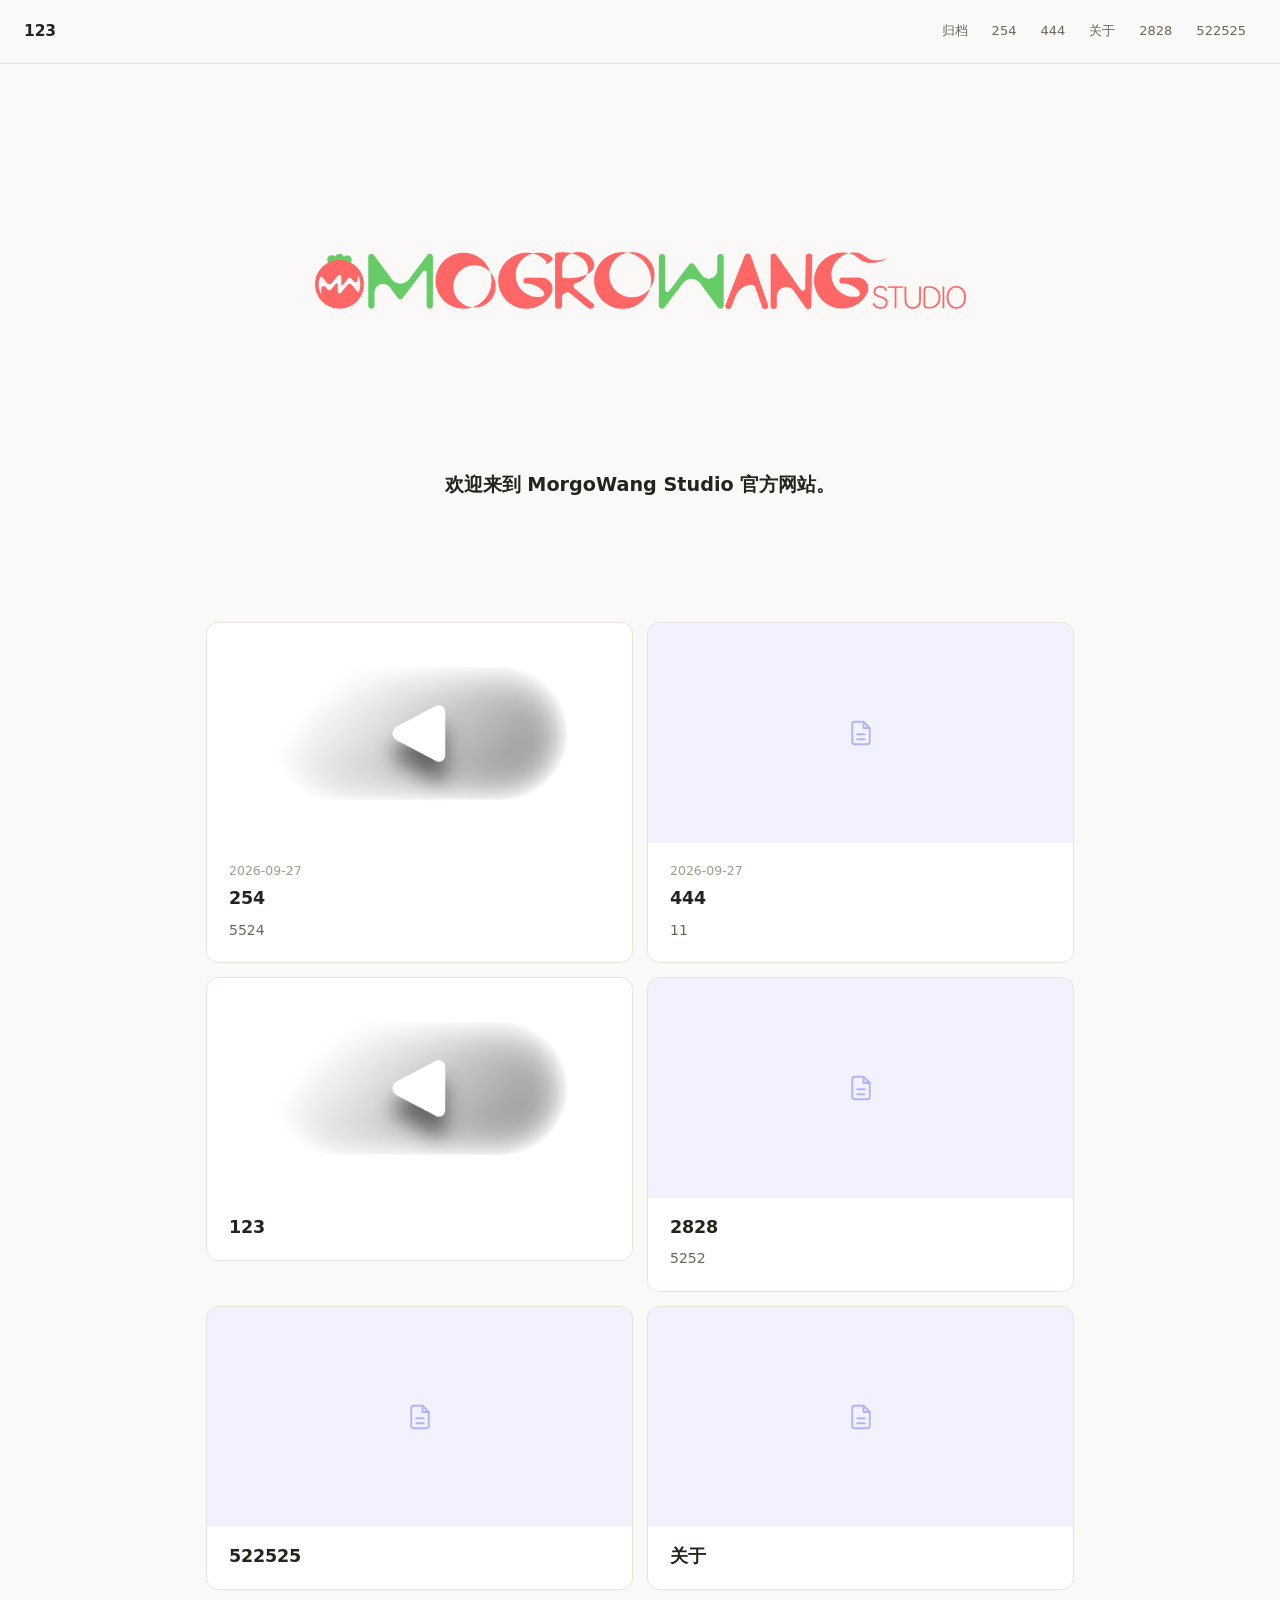
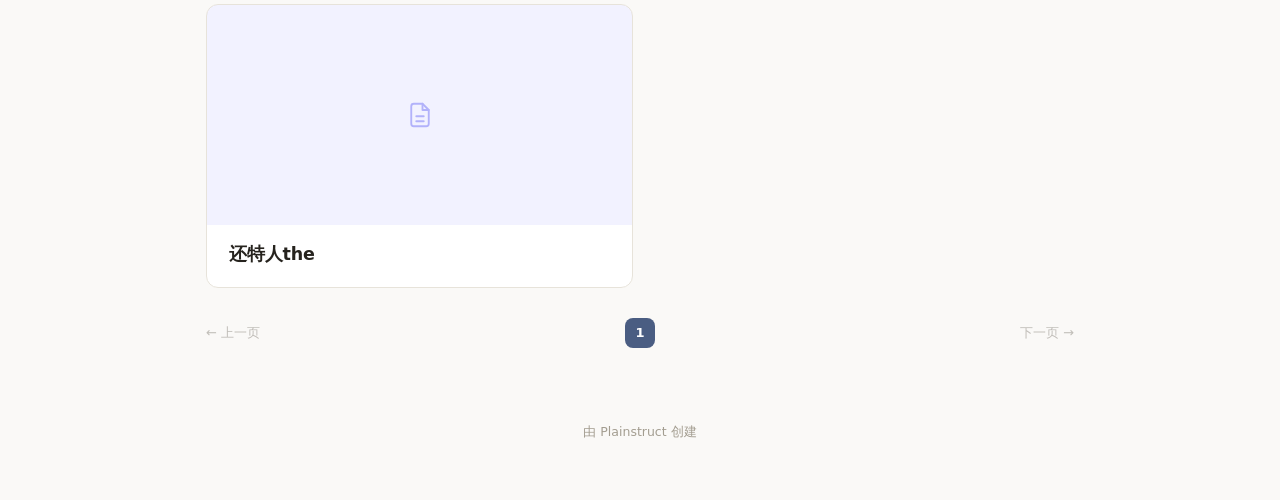
==== index.html @ e4c4aca4 "plainstruct: publish site" ====
<!doctype html>
<html lang="zh-CN">
<head>
  <meta charset="utf-8">
  <meta name="viewport" content="width=device-width, initial-scale=1">
  <title>首页 · 123</title>
  
  
  <style>
    :root {
      --ps-accent: #4a5d82;
      --ps-content-w: 680px;
      --ps-nav-columns: 2;
      --ps-cover-h: 220px;
      --ps-topbar-w: 1600px;
    }
  </style>
  <link rel="stylesheet" href="assets/style.css">
</head>
  <body class="blog font-system ps-anim-rise">
  <header class="blog-topbar">
    <a class="blog-brand" href="index.html">
      
      <span class="blog-brand-text">
        <span class="blog-site-name">123</span>
        
      </span>
    </a>
      <nav class="blog-nav" aria-label="站点导航">
        <a href="%E5%BD%92%E6%A1%A3/index.html">归档</a><a href="254.html">254</a><a href="444.html">444</a><a href="%E5%85%B3%E4%BA%8E.html">关于</a><a href="2828.html">2828</a><a href="522525.html">522525</a>
      </nav>
  </header>
  <main class="blog-main">
    <section class="blog-home">
      <div class="blog-home-body"><br>
    <br>
    <br>
    <br>
    <br>
    <div align="center">
    <img src="images/11.1.png" alt="描述" width="75%">
    </div>
    <br>
    <br>
    <br>
    <br>
    <br>
    <center><b><big>欢迎来到 MorgoWang Studio 官方网站。</big></b></center>  
    <iframe frameborder="no" border="0" style="display: block; margin: 0 auto; border:none;" width=330 height=86 src="https://music.163.com/outchain/player?type=2&id=3441572405&auto=0&height=66"></iframe>
    </div>
        <div class="blog-stream">
            <article class="blog-entry">
              <a class="blog-entry-cover" href="254.html"><img src="images/back.png" alt="254" loading="lazy"></a>
              <time class="blog-entry-date">2026-09-27</time>
              <h2 class="blog-entry-title"><a href="254.html">254</a></h2>
              <p class="blog-entry-desc">5524</p>
            </article>
            <article class="blog-entry">
              <a class="blog-entry-cover blog-entry-cover-empty" href="444.html" aria-hidden="true"><svg class="blog-entry-cover-icon" viewBox="0 0 24 24" width="30" height="30" fill="none" stroke="currentColor" stroke-width="1.5" stroke-linecap="round" stroke-linejoin="round"><path d="M14 3H7a2 2 0 0 0-2 2v14a2 2 0 0 0 2 2h10a2 2 0 0 0 2-2V8z"/><path d="M14 3v5h5"/><path d="M9 13h6"/><path d="M9 17h6"/></svg></a>
              <time class="blog-entry-date">2026-09-27</time>
              <h2 class="blog-entry-title"><a href="444.html">444</a></h2>
              <p class="blog-entry-desc">11</p>
            </article>
            <article class="blog-entry">
              <a class="blog-entry-cover" href="%E5%BD%92%E6%A1%A3/123.html"><img src="images/back-2.png" alt="123" loading="lazy"></a>
              
              <h2 class="blog-entry-title"><a href="%E5%BD%92%E6%A1%A3/123.html">123</a></h2>
              
            </article>
            <article class="blog-entry">
              <a class="blog-entry-cover blog-entry-cover-empty" href="2828.html" aria-hidden="true"><svg class="blog-entry-cover-icon" viewBox="0 0 24 24" width="30" height="30" fill="none" stroke="currentColor" stroke-width="1.5" stroke-linecap="round" stroke-linejoin="round"><path d="M14 3H7a2 2 0 0 0-2 2v14a2 2 0 0 0 2 2h10a2 2 0 0 0 2-2V8z"/><path d="M14 3v5h5"/><path d="M9 13h6"/><path d="M9 17h6"/></svg></a>
              
              <h2 class="blog-entry-title"><a href="2828.html">2828</a></h2>
              <p class="blog-entry-desc">5252</p>
            </article>
            <article class="blog-entry">
              <a class="blog-entry-cover blog-entry-cover-empty" href="522525.html" aria-hidden="true"><svg class="blog-entry-cover-icon" viewBox="0 0 24 24" width="30" height="30" fill="none" stroke="currentColor" stroke-width="1.5" stroke-linecap="round" stroke-linejoin="round"><path d="M14 3H7a2 2 0 0 0-2 2v14a2 2 0 0 0 2 2h10a2 2 0 0 0 2-2V8z"/><path d="M14 3v5h5"/><path d="M9 13h6"/><path d="M9 17h6"/></svg></a>
              
              <h2 class="blog-entry-title"><a href="522525.html">522525</a></h2>
              
            </article>
            <article class="blog-entry">
              <a class="blog-entry-cover blog-entry-cover-empty" href="%E5%85%B3%E4%BA%8E.html" aria-hidden="true"><svg class="blog-entry-cover-icon" viewBox="0 0 24 24" width="30" height="30" fill="none" stroke="currentColor" stroke-width="1.5" stroke-linecap="round" stroke-linejoin="round"><path d="M14 3H7a2 2 0 0 0-2 2v14a2 2 0 0 0 2 2h10a2 2 0 0 0 2-2V8z"/><path d="M14 3v5h5"/><path d="M9 13h6"/><path d="M9 17h6"/></svg></a>
              
              <h2 class="blog-entry-title"><a href="%E5%85%B3%E4%BA%8E.html">关于</a></h2>
              
            </article>
            <article class="blog-entry">
              <a class="blog-entry-cover blog-entry-cover-empty" href="%E8%BF%98%E7%89%B9%E4%BA%BAthe.html" aria-hidden="true"><svg class="blog-entry-cover-icon" viewBox="0 0 24 24" width="30" height="30" fill="none" stroke="currentColor" stroke-width="1.5" stroke-linecap="round" stroke-linejoin="round"><path d="M14 3H7a2 2 0 0 0-2 2v14a2 2 0 0 0 2 2h10a2 2 0 0 0 2-2V8z"/><path d="M14 3v5h5"/><path d="M9 13h6"/><path d="M9 17h6"/></svg></a>
              
              <h2 class="blog-entry-title"><a href="%E8%BF%98%E7%89%B9%E4%BA%BAthe.html">还特人the</a></h2>
              
            </article>
        </div>
        <nav class="blog-pagination" aria-label="分页">
            <span class="blog-page-step is-disabled">← 上一页</span>
          <span class="blog-page-nums">
                <span class="blog-page-num is-current" aria-current="page">1</span>
          </span>
            <span class="blog-page-step is-disabled">下一页 →</span>
        </nav>
    </section>
      <footer class="blog-footer">
        <a href="https://github.com/MogroWang/Plainstruct" target="_blank" rel="noopener">由 Plainstruct 创建</a>
      </footer>
  </main>
  <script>
    (function () {
      /* 文章页 TOC:滚动时点亮当前章节(最后一个滚过上沿 30% 处的标题) */
      var toc = document.querySelector(".blog-toc");
      if (!toc) return;
      var byId = {};
      Array.prototype.forEach.call(toc.querySelectorAll("a[href^='#']"), function (a) {
        try {
          byId[decodeURIComponent(a.getAttribute("href").slice(1))] = a;
        } catch (err) {}
      });
      var headings = Array.prototype.slice.call(
        document.querySelectorAll(".blog-post-body h2[id], .blog-post-body h3[id]")
      ).filter(function (h) { return byId[h.id]; });
      if (!headings.length) return;
      var ticking = false;
      function update() {
        ticking = false;
        var line = window.innerHeight * 0.3;
        var activeId = "";
        for (var i = 0; i < headings.length; i++) {
          if (headings[i].getBoundingClientRect().top <= line) activeId = headings[i].id;
          else break;
        }
        Array.prototype.forEach.call(toc.querySelectorAll("a.current"), function (a) {
          a.classList.remove("current");
        });
        if (activeId && byId[activeId]) byId[activeId].classList.add("current");
      }
      window.addEventListener("scroll", function () {
        if (!ticking) {
          ticking = true;
          requestAnimationFrame(update);
        }
      }, { passive: true });
      update();
    })();
  </script>
</body>
</html>
---- assets/style.css ----
/* 手记 -- 博客浅色:纸面素栏,文章为流,日期为记。层级靠字重与留白,一个强调色点到即止。 */

* {
  box-sizing: border-box;
}

html {
  -webkit-text-size-adjust: 100%;
}

:root {
  --ps-bg: #faf9f7;
  --ps-surface: #ffffff;
  --ps-ink: #26231e;
  --ps-ink-2: #6b665c;
  --ps-ink-3: #a39d90;
  --ps-line: #e7e3da;
  --ps-code-bg: #f1efe9;
  --ps-on-accent: #ffffff;
  --ps-topbar-h: 64px;
  --ps-font-serif: Georgia, "Times New Roman", "Songti SC", "Noto Serif CJK SC", "SimSun", serif;
  --ps-font-mono: ui-monospace, SFMono-Regular, Menlo, Consolas, "Liberation Mono", monospace;
}

body {
  margin: 0;
  font-family: system-ui, -apple-system, "Segoe UI", Roboto, "PingFang SC", "Hiragino Sans GB", "Microsoft YaHei", sans-serif;
  font-size: 16px;
  line-height: 1.85;
  color: var(--ps-ink);
  background: var(--ps-bg);
  -webkit-font-smoothing: antialiased;
}

/* 正文字体切换:layout 按 bodyFont 写入 class,custom 时在 body 上注入 --ps-font-body */
body.font-system {
  font-family: system-ui, -apple-system, "Segoe UI", Roboto, "PingFang SC", "Hiragino Sans GB", "Microsoft YaHei", sans-serif;
}

body.font-serif {
  font-family: var(--ps-font-serif);
}

body.font-mono {
  font-family: var(--ps-font-mono);
}

body.font-custom {
  font-family: var(--ps-font-body, system-ui, sans-serif);
}

/* ---------- 顶栏:半透明材质,内容从其下滚过 ---------- */

.blog-topbar {
  position: sticky;
  top: 0;
  z-index: 10;
  display: flex;
  align-items: center;
  gap: 24px;
  max-width: var(--ps-topbar-w, 916px);
  margin: 0 auto;
  padding: 0 24px;
  height: var(--ps-topbar-h);
  background: var(--ps-bg);
  background: color-mix(in srgb, var(--ps-bg) 82%, transparent);
  -webkit-backdrop-filter: blur(14px) saturate(150%);
  backdrop-filter: blur(14px) saturate(150%);
  border-bottom: 1px solid var(--ps-line);
}

@media (prefers-reduced-transparency: reduce) {
  .blog-topbar {
    background: var(--ps-bg);
    -webkit-backdrop-filter: none;
    backdrop-filter: none;
  }
}

.blog-brand {
  display: flex;
  align-items: center;
  gap: 10px;
  min-width: 0;
  text-decoration: none;
  color: inherit;
}

.blog-brand:active {
  opacity: 0.75;
}

.blog-logo {
  width: 26px;
  height: 26px;
  border-radius: 6px;
  object-fit: cover;
}

.blog-brand-text {
  display: flex;
  align-items: baseline;
  gap: 10px;
  min-width: 0;
}

.blog-site-name {
  font-size: 15.5px;
  font-weight: 650;
  letter-spacing: -0.01em;
  white-space: nowrap;
}

.blog-site-desc {
  overflow: hidden;
  font-size: 12.5px;
  color: var(--ps-ink-3);
  text-overflow: ellipsis;
  white-space: nowrap;
}

.blog-nav {
  display: flex;
  flex: 1;
  justify-content: flex-end;
  gap: 4px;
  min-width: 0;
  overflow-x: auto;
  font-size: 13px;
  scrollbar-width: none;
}

.blog-nav::-webkit-scrollbar {
  display: none;
}

.blog-nav a {
  flex-shrink: 0;
  padding: 4px 10px;
  border-radius: 6px;
  color: var(--ps-ink-2);
  text-decoration: none;
  transition: color 140ms ease;
}

.blog-nav a:hover {
  color: var(--ps-ink);
}

.blog-nav a.current {
  color: var(--ps-accent);
}

/* ---------- 布局 ---------- */

.blog-main {
  max-width: calc(var(--ps-content-w) + 236px);
  margin: 0 auto;
  padding: 0 24px 56px;
}

/* ---------- 首页:卡片式文章流 ---------- */

.blog-home {
  padding-top: 40px;
}

.blog-home-body {
  margin-bottom: 28px;
}

.blog-home-body > :first-child {
  margin-top: 0;
}

.blog-home-body > :last-child {
  margin-bottom: 0;
}

.blog-stream {
  display: grid;
  grid-template-columns: repeat(var(--ps-nav-columns, 1), 1fr);
  gap: 14px;
  margin-top: 34px;
  align-items: start;
}

.blog-entry {
  position: relative;
  padding: 18px 22px 20px;
  border: 1px solid var(--ps-line);
  border-radius: 12px;
  background: var(--ps-surface);
  transition: border-color 160ms ease;
}

.blog-entry:hover {
  border-color: color-mix(in srgb, var(--ps-accent) 42%, var(--ps-line));
}

.blog-entry-date {
  display: block;
  margin: 0 0 3px;
  font-size: 12.5px;
  color: var(--ps-ink-3);
  font-variant-numeric: tabular-nums;
}

.blog-entry-title {
  margin: 0;
  font-size: 17.5px;
  font-weight: 600;
  letter-spacing: -0.01em;
  line-height: 1.5;
}

.blog-entry-title a {
  color: inherit;
  text-decoration: none;
  transition: color 140ms ease;
}

/* stretched link:标题链接铺满整卡,整卡可点 */
.blog-entry-title a::after {
  content: "";
  position: absolute;
  inset: 0;
  border-radius: inherit;
}

.blog-entry:hover .blog-entry-title a {
  color: var(--ps-accent);
}

.blog-entry-title a:active {
  opacity: 0.7;
}

.blog-entry-desc {
  margin: 6px 0 0;
  font-size: 14px;
  line-height: 1.75;
  color: var(--ps-ink-2);
}

/* ---------- 分页 ---------- */

.blog-pagination {
  display: flex;
  align-items: center;
  justify-content: space-between;
  gap: 12px;
  margin-top: 30px;
  font-size: 13px;
}

.blog-page-nums {
  display: flex;
  gap: 4px;
}

.blog-page-num {
  display: inline-flex;
  align-items: center;
  justify-content: center;
  min-width: 30px;
  height: 30px;
  padding: 0 6px;
  border-radius: 8px;
  color: var(--ps-ink-2);
  font-variant-numeric: tabular-nums;
  text-decoration: none;
  transition: background-color 140ms ease, color 140ms ease;
}

a.blog-page-num:hover {
  background: var(--ps-code-bg);
  color: var(--ps-ink);
}

.blog-page-num.is-current {
  background: var(--ps-accent);
  color: var(--ps-on-accent);
  font-weight: 600;
}

.blog-page-step {
  flex-shrink: 0;
  color: var(--ps-ink-2);
  text-decoration: none;
  transition: color 140ms ease;
}

a.blog-page-step:hover {
  color: var(--ps-accent);
}

a.blog-page-step:active {
  opacity: 0.7;
}

.blog-page-step.is-disabled {
  opacity: 0.4;
}

/* ---------- 文章页 ---------- */

.blog-post {
  padding-top: 44px;
}

.blog-post-title {
  margin: 0;
  font-size: 28px;
  font-weight: 700;
  letter-spacing: -0.02em;
  line-height: 1.3;
}

.blog-post-date {
  display: block;
  margin-top: 10px;
  font-size: 13px;
  color: var(--ps-ink-3);
  font-variant-numeric: tabular-nums;
}

.blog-post-desc {
  margin: 8px 0 0;
  font-size: 14.5px;
  color: var(--ps-ink-2);
}

.blog-post-cols {
  display: grid;
  grid-template-columns: minmax(0, 1fr) 188px;
  gap: 44px;
  margin-top: 30px;
}

@media (max-width: 960px) {
  .blog-post-cols {
    grid-template-columns: minmax(0, 1fr);
  }

  .blog-toc {
    display: none;
  }
}

/* ---------- TOC:正文右侧,随滚动点亮 ---------- */

.blog-toc {
  position: sticky;
  top: calc(var(--ps-topbar-h) + 30px);
  align-self: start;
  max-height: calc(100vh - var(--ps-topbar-h) - 60px);
  overflow-y: auto;
  font-size: 12.5px;
  line-height: 1.5;
}

.blog-toc-title {
  margin: 0;
  font-size: 12px;
  font-weight: 600;
  letter-spacing: 0.06em;
  color: var(--ps-ink-3);
}

.blog-toc-list {
  margin: 10px 0 0;
  padding: 0;
  list-style: none;
  border-left: 1px solid var(--ps-line);
}

.blog-toc-item a {
  display: block;
  margin-left: -1px;
  padding: 5px 8px 5px 14px;
  border-left: 2px solid transparent;
  color: var(--ps-ink-3);
  text-decoration: none;
  transition: color 140ms ease, border-color 140ms ease;
}

.blog-toc-item.is-l3 a {
  padding-left: 26px;
}

.blog-toc-item a:hover {
  color: var(--ps-ink);
}

.blog-toc-item a.current {
  border-left-color: var(--ps-accent);
  color: var(--ps-accent);
}

/* ---------- 正文元素 ---------- */

.blog-post-body h2,
.blog-post-body h3,
.blog-post-body h4,
.blog-post-body h5,
.blog-post-body h6,
.blog-home-body h1,
.blog-home-body h2,
.blog-home-body h3 {
  margin: 1.7em 0 0.6em;
  font-weight: 650;
  line-height: 1.4;
  letter-spacing: -0.015em;
}

.blog-post-body h2,
.blog-home-body h2 {
  font-size: 21px;
}

.blog-post-body h3,
.blog-home-body h3 {
  font-size: 17.5px;
}

.blog-post-body h4,
.blog-post-body h5,
.blog-post-body h6,
.blog-home-body h4 {
  font-size: 15.5px;
}

.blog-post-body p,
.blog-post-body ul,
.blog-post-body ol,
.blog-post-body blockquote,
.blog-post-body pre,
.blog-post-body table,
.blog-home-body p,
.blog-home-body ul,
.blog-home-body ol,
.blog-home-body blockquote,
.blog-home-body pre,
.blog-home-body table {
  margin: 0 0 1.1em;
}

.blog-post-body a,
.blog-home-body a {
  color: var(--ps-accent);
  text-decoration: underline;
  text-decoration-color: color-mix(in srgb, var(--ps-accent) 38%, transparent);
  text-underline-offset: 3px;
  transition: text-decoration-color 140ms ease;
}

.blog-post-body a:hover,
.blog-home-body a:hover {
  text-decoration-color: var(--ps-accent);
}

.blog-post-body img,
.blog-home-body img {
  max-width: 100%;
  border-radius: 6px;
}

.blog-post-body hr,
.blog-home-body hr {
  margin: 2em 0;
  border: none;
  border-top: 1px solid var(--ps-line);
}

.blog-post-body blockquote,
.blog-home-body blockquote {
  padding: 2px 0 2px 18px;
  border-left: 3px solid var(--ps-line);
  color: var(--ps-ink-2);
}

.blog-post-body blockquote > :last-child,
.blog-home-body blockquote > :last-child {
  margin-bottom: 0;
}

.blog-post-body code,
.blog-home-body code {
  padding: 2px 6px;
  border-radius: 5px;
  background: var(--ps-code-bg);
  color: var(--ps-ink);
  font-family: var(--ps-font-mono);
  font-size: 0.86em;
}

.blog-post-body pre,
.blog-home-body pre {
  padding: 16px 18px;
  border-radius: 10px;
  background: var(--ps-code-bg);
  overflow-x: auto;
  line-height: 1.7;
}

.blog-post-body pre code,
.blog-home-body pre code {
  padding: 0;
  border-radius: 0;
  background: none;
  font-size: 13px;
}

.blog-post-body table,
.blog-home-body table {
  width: 100%;
  border-collapse: collapse;
  font-size: 14px;
}

.blog-post-body th,
.blog-post-body td,
.blog-home-body th,
.blog-home-body td {
  padding: 8px 12px;
  border: 1px solid var(--ps-line);
  text-align: left;
}

.blog-post-body th,
.blog-home-body th {
  background: var(--ps-code-bg);
  font-weight: 600;
}

.blog-post-body input.task-item,
.blog-home-body input.task-item {
  margin-right: 6px;
  accent-color: var(--ps-accent);
}

.blog-post-body li.task-list-item,
.blog-home-body li.task-list-item {
  list-style: none;
}

/* ---------- 代码高亮(GitHub 配色) ---------- */

.hljs-comment,
.hljs-quote {
  color: #6e7781;
  font-style: italic;
}

.hljs-keyword,
.hljs-selector-tag,
.hljs-literal {
  color: #cf222e;
}

.hljs-string,
.hljs-attr,
.hljs-addition {
  color: #0a3069;
}

.hljs-number,
.hljs-symbol,
.hljs-bullet {
  color: #0550ae;
}

.hljs-title,
.hljs-section,
.hljs-name {
  color: #953800;
}

.hljs-built_in,
.hljs-type {
  color: #8250df;
}

.hljs-meta,
.hljs-deletion {
  color: #82071e;
}

/* ---------- 翻页 ---------- */

.blog-pager {
  display: flex;
  justify-content: space-between;
  gap: 16px;
  margin-top: 60px;
  padding-top: 20px;
  border-top: 1px solid var(--ps-line);
}

.blog-pager-item {
  display: inline-flex;
  align-items: center;
  gap: 8px;
  max-width: 48%;
  font-size: 13.5px;
  color: var(--ps-ink-2);
  text-decoration: none;
  transition: color 140ms ease;
}

.blog-pager-item:hover {
  color: var(--ps-accent);
}

.blog-pager-item:active {
  opacity: 0.7;
}

.blog-pager-item.is-next {
  margin-left: auto;
  text-align: right;
}

.blog-pager-item span:last-child {
  overflow: hidden;
  text-overflow: ellipsis;
  white-space: nowrap;
}

/* ---------- 底部 ---------- */

.blog-footer {
  margin-top: 72px;
  font-size: 12.5px;
  color: var(--ps-ink-3);
  text-align: center;
}

.blog-footer a {
  color: inherit;
  text-decoration: none;
}

.blog-footer a:hover {
  color: var(--ps-ink-2);
}

/* ---------- 页面过渡动画 ---------- */

.ps-anim-fade .blog-main {
  animation: ps-page-fade 380ms cubic-bezier(0.23, 1, 0.32, 1) both;
}

.ps-anim-rise .blog-main {
  animation: ps-page-rise 480ms cubic-bezier(0.23, 1, 0.32, 1) both;
}

.ps-anim-zoom .blog-main {
  animation: ps-page-zoom 460ms cubic-bezier(0.23, 1, 0.32, 1) both;
}

.ps-anim-slide .blog-main {
  animation: ps-page-slide 460ms cubic-bezier(0.23, 1, 0.32, 1) both;
}

.ps-anim-spring .blog-main {
  animation: ps-page-spring 620ms cubic-bezier(0.34, 1.42, 0.5, 1) both;
}

.ps-anim-blur .blog-main {
  animation: ps-page-blur 480ms cubic-bezier(0.23, 1, 0.32, 1) both;
}

.ps-anim-flip .blog-main {
  animation: ps-page-flip 560ms cubic-bezier(0.23, 1, 0.32, 1) both;
  transform-origin: 50% 0;
}

.ps-anim-wipe .blog-main {
  animation: ps-page-wipe 520ms cubic-bezier(0.23, 1, 0.32, 1) both;
}

@keyframes ps-page-fade {
  from {
    opacity: 0;
  }
  to {
    opacity: 1;
  }
}

@keyframes ps-page-rise {
  from {
    opacity: 0;
    transform: translateY(14px);
  }
  to {
    opacity: 1;
    transform: none;
  }
}

@keyframes ps-page-zoom {
  from {
    opacity: 0;
    transform: scale(0.975);
  }
  to {
    opacity: 1;
    transform: none;
  }
}

@keyframes ps-page-slide {
  from {
    opacity: 0;
    transform: translateX(24px);
  }
  to {
    opacity: 1;
    transform: none;
  }
}

@keyframes ps-page-spring {
  from {
    opacity: 0;
    transform: translateY(18px) scale(0.985);
  }
  to {
    opacity: 1;
    transform: none;
  }
}

@keyframes ps-page-blur {
  from {
    opacity: 0;
    filter: blur(6px);
  }
  to {
    opacity: 1;
    filter: none;
  }
}

@keyframes ps-page-flip {
  from {
    opacity: 0;
    transform: perspective(1200px) rotateX(-7deg);
  }
  to {
    opacity: 1;
    transform: none;
  }
}

@keyframes ps-page-wipe {
  from {
    opacity: 0;
    clip-path: inset(0 0 100% 0);
  }
  to {
    opacity: 1;
    clip-path: inset(0 0 0 0);
  }
}

@media (prefers-reduced-motion: reduce) {
  .ps-anim-fade .blog-main,
  .ps-anim-rise .blog-main,
  .ps-anim-zoom .blog-main,
  .ps-anim-slide .blog-main,
  .ps-anim-spring .blog-main,
  .ps-anim-blur .blog-main,
  .ps-anim-flip .blog-main,
  .ps-anim-wipe .blog-main {
    animation: none;
  }
}

/* ---------- 响应式 ---------- */

@media (max-width: 640px) {
  .blog-topbar {
    gap: 14px;
    padding: 0 16px;
  }

  .blog-site-desc {
    display: none;
  }

  .blog-main {
    padding: 0 16px 48px;
  }

  .blog-home {
    padding-top: 28px;
  }

  .blog-post {
    padding-top: 32px;
  }

  .blog-post-title {
    font-size: 23px;
  }
}

/* 文章流封面图:出血至卡片边缘,上圆角与卡片一致 */
.blog-entry-cover {
  display: block;
  margin: -18px -22px 16px;
  border-radius: 11px 11px 0 0;
  overflow: hidden;
}
.blog-entry-cover img {
  display: block;
  width: 100%;
  height: var(--ps-cover-h, 220px);
  object-fit: cover;
}

/* 未设置封面的文章:文档图标占位(正文色低透明度,深浅主题自适应) */
.blog-entry-cover-empty {
  display: flex;
  align-items: center;
  justify-content: center;
  height: var(--ps-cover-h, 220px);
  background: color-mix(in srgb, currentColor 5%, transparent);
}
.blog-entry-cover-empty .blog-entry-cover-icon {
  opacity: 0.26;
}
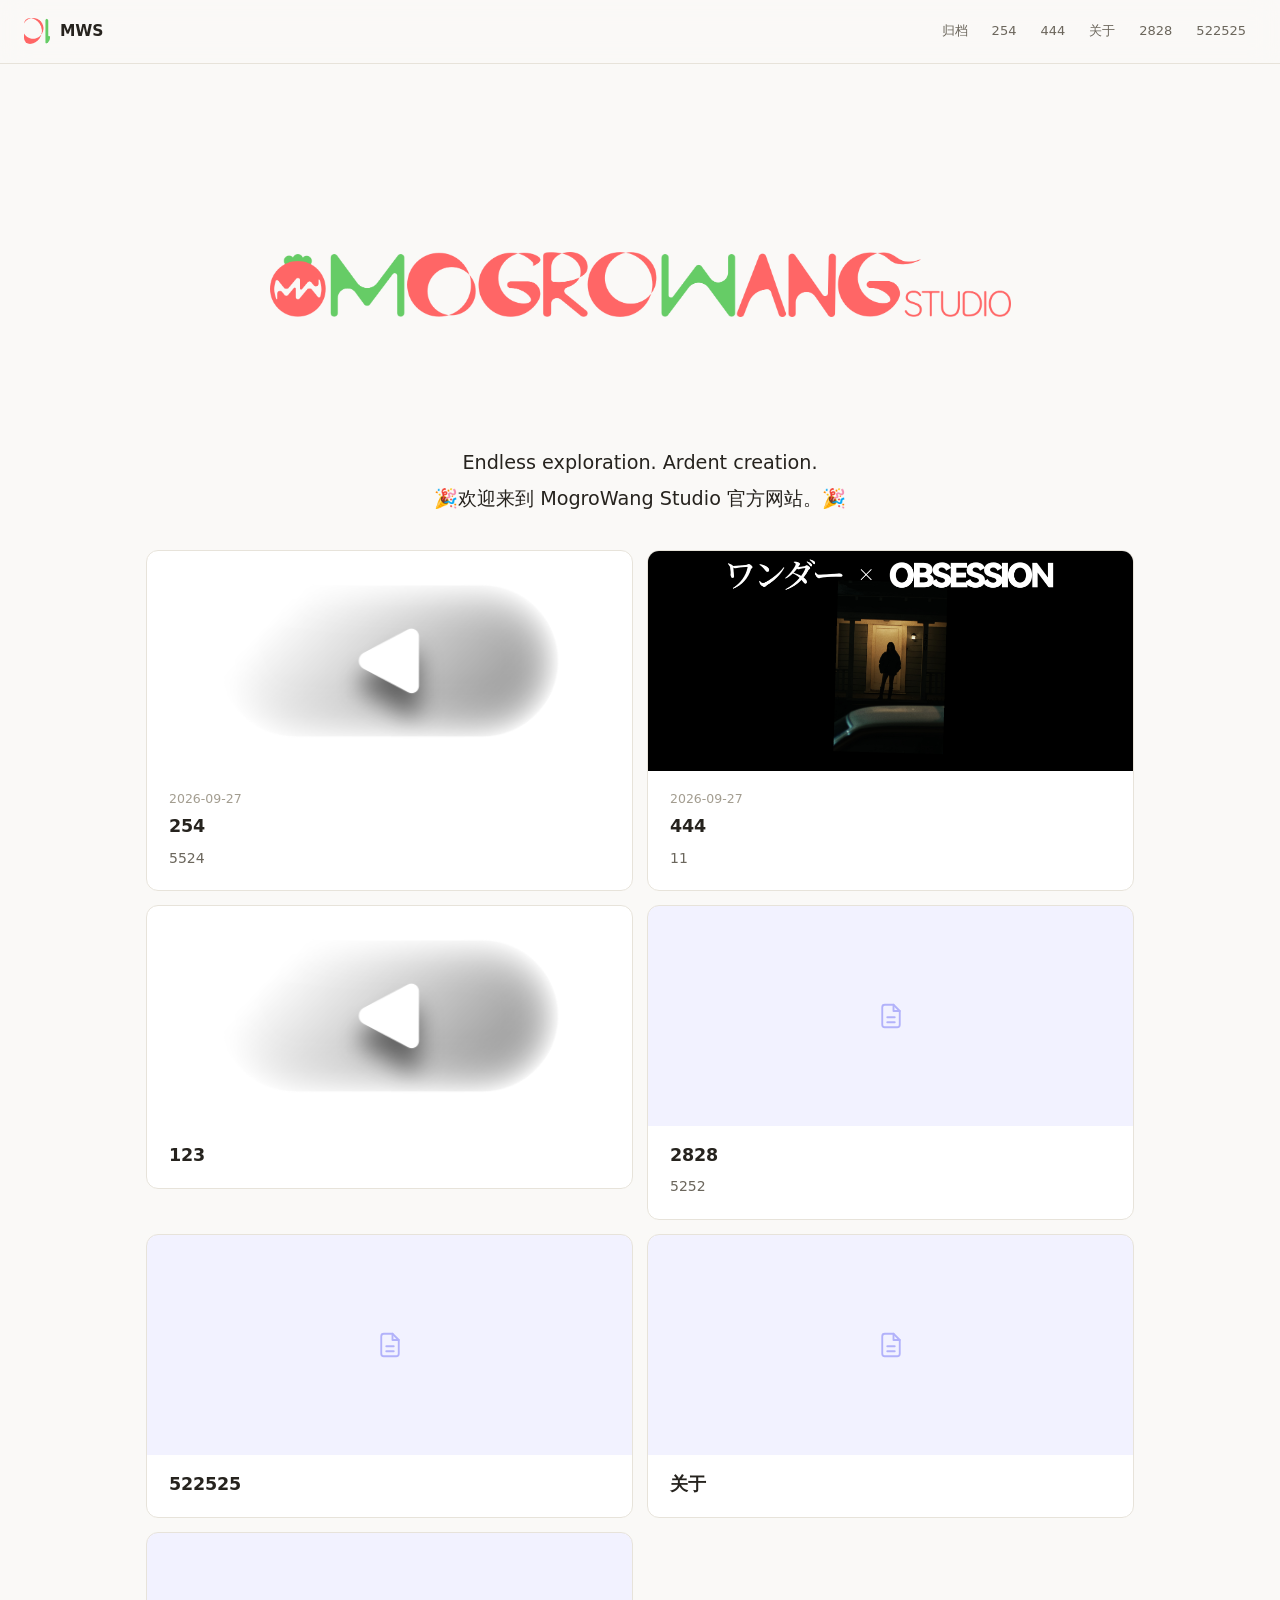
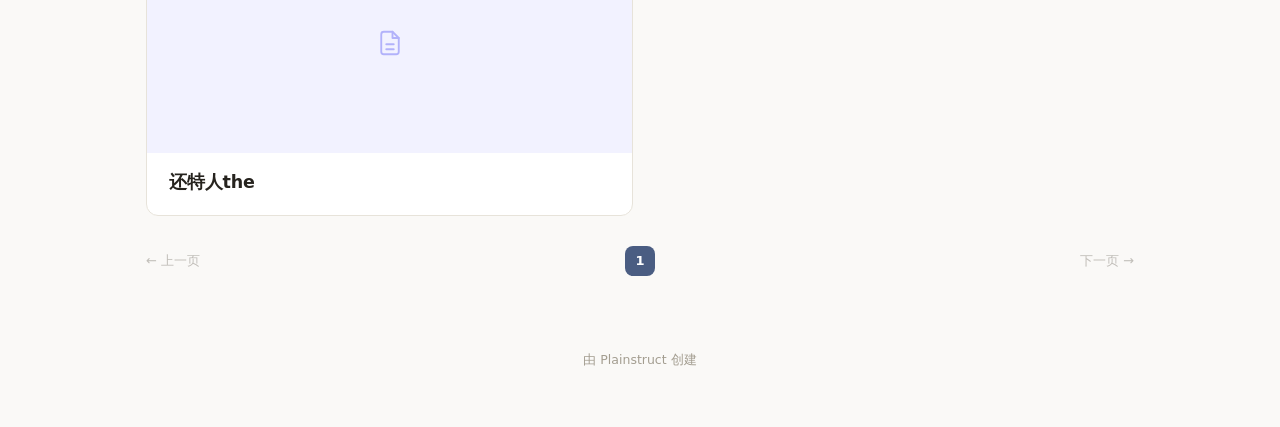
==== commit 1e46b056: "plainstruct: publish site" ====
--- a/index.html
+++ b/index.html
@@ -3,13 +3,13 @@
 <head>
   <meta charset="utf-8">
   <meta name="viewport" content="width=device-width, initial-scale=1">
-  <title>首页 · 123</title>
+  <title>首页 · MWS</title>
   
-  
+  <link rel="icon" href="assets/logo.png">
   <style>
     :root {
       --ps-accent: #4a5d82;
-      --ps-content-w: 680px;
+      --ps-content-w: 800px;
       --ps-nav-columns: 2;
       --ps-cover-h: 220px;
       --ps-topbar-w: 1600px;
@@ -17,17 +17,17 @@
   </style>
   <link rel="stylesheet" href="assets/style.css">
 </head>
-  <body class="blog font-system ps-anim-rise">
+  <body class="blog font-system ps-anim-spring">
   <header class="blog-topbar">
     <a class="blog-brand" href="index.html">
-      
+      <img class="blog-logo" src="assets/logo.png" alt="MWS">
       <span class="blog-brand-text">
-        <span class="blog-site-name">123</span>
+        <span class="blog-site-name">MWS</span>
         
       </span>
     </a>
       <nav class="blog-nav" aria-label="站点导航">
-        <a href="%E5%BD%92%E6%A1%A3/index.html">归档</a><a href="254.html">254</a><a href="444.html">444</a><a href="%E5%85%B3%E4%BA%8E.html">关于</a><a href="2828.html">2828</a><a href="522525.html">522525</a>
+        <a href="%E5%BD%92%E6%A1%A3/index.html">归档</a><a href="254.html">254</a><a href="%E5%A4%A7%E6%B4%8B.html">444</a><a href="%E5%85%B3%E4%BA%8E.html">关于</a><a href="2828.html">2828</a><a href="522525.html">522525</a>
       </nav>
   </header>
   <main class="blog-main">
@@ -44,9 +44,8 @@
     <br>
     <br>
     <br>
-    <br>
-    <center><b><big>欢迎来到 MorgoWang Studio 官方网站。</big></b></center>  
-    <iframe frameborder="no" border="0" style="display: block; margin: 0 auto; border:none;" width=330 height=86 src="https://music.163.com/outchain/player?type=2&id=3441572405&auto=0&height=66"></iframe>
+    <center><big>Endless exploration. Ardent creation.</big></center>  
+    <center><big>🎉欢迎来到 MogroWang Studio 官方网站。🎉</big></center>  
     </div>
         <div class="blog-stream">
             <article class="blog-entry">
@@ -56,9 +55,9 @@
               <p class="blog-entry-desc">5524</p>
             </article>
             <article class="blog-entry">
-              <a class="blog-entry-cover blog-entry-cover-empty" href="444.html" aria-hidden="true"><svg class="blog-entry-cover-icon" viewBox="0 0 24 24" width="30" height="30" fill="none" stroke="currentColor" stroke-width="1.5" stroke-linecap="round" stroke-linejoin="round"><path d="M14 3H7a2 2 0 0 0-2 2v14a2 2 0 0 0 2 2h10a2 2 0 0 0 2-2V8z"/><path d="M14 3v5h5"/><path d="M9 13h6"/><path d="M9 17h6"/></svg></a>
+              <a class="blog-entry-cover" href="%E5%A4%A7%E6%B4%8B.html"><img src="images/%E5%B0%81%E9%9D%A2.jpg" alt="444" loading="lazy"></a>
               <time class="blog-entry-date">2026-09-27</time>
-              <h2 class="blog-entry-title"><a href="444.html">444</a></h2>
+              <h2 class="blog-entry-title"><a href="%E5%A4%A7%E6%B4%8B.html">444</a></h2>
               <p class="blog-entry-desc">11</p>
             </article>
             <article class="blog-entry">
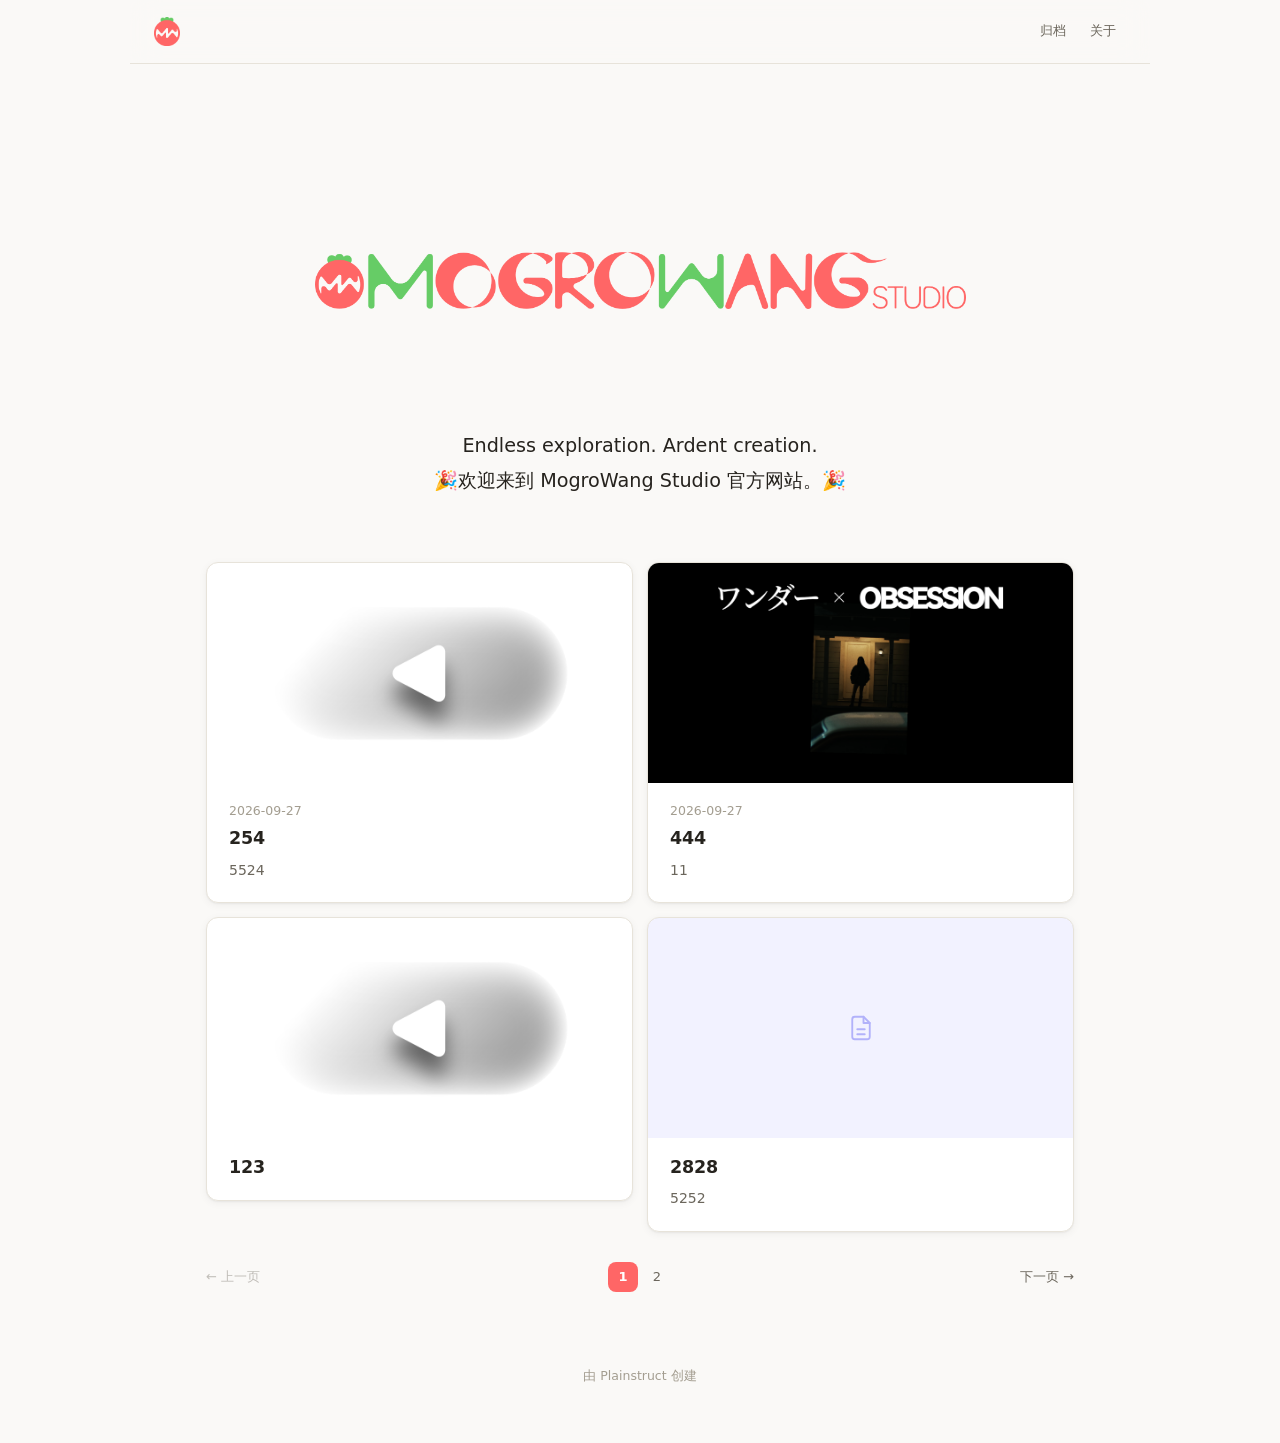
==== commit 79e371f8: "plainstruct: publish site" ====
--- a/index.html
+++ b/index.html
@@ -8,26 +8,28 @@
   <link rel="icon" href="assets/logo.png">
   <style>
     :root {
-      --ps-accent: #4a5d82;
-      --ps-content-w: 800px;
+      --ps-accent: #ff6666;
+      --ps-content-w: 680px;
       --ps-nav-columns: 2;
       --ps-cover-h: 220px;
-      --ps-topbar-w: 1600px;
+      --ps-topbar-w: 1020px;
+      --ps-logo-w: 100;
+      --ps-logo-h: 110;
+      --ps-logo-r: 0px;
     }
   </style>
   <link rel="stylesheet" href="assets/style.css">
+  <script>document.documentElement.classList.add("ps-js");</script>
 </head>
-  <body class="blog font-system ps-anim-spring">
+  <body class="blog font-system ps-anim-spring" data-hv-logo="淡化" data-hv-title="强调色" data-hv-nav="底色" data-shadow="轻" data-shadow-hv="深" data-loading="进度条">
+  <div class="ps-loader" aria-hidden="true"><span class="ps-loader-spin"></span></div>
   <header class="blog-topbar">
     <a class="blog-brand" href="index.html">
       <img class="blog-logo" src="assets/logo.png" alt="MWS">
-      <span class="blog-brand-text">
-        <span class="blog-site-name">MWS</span>
-        
-      </span>
+      
     </a>
       <nav class="blog-nav" aria-label="站点导航">
-        <a href="%E5%BD%92%E6%A1%A3/index.html">归档</a><a href="254.html">254</a><a href="%E5%A4%A7%E6%B4%8B.html">444</a><a href="%E5%85%B3%E4%BA%8E.html">关于</a><a href="2828.html">2828</a><a href="522525.html">522525</a>
+        <a href="%E5%BD%92%E6%A1%A3/index.html">归档</a><a href="%E5%85%B3%E4%BA%8E.html">关于</a>
       </nav>
   </header>
   <main class="blog-main">
@@ -46,6 +48,7 @@
     <br>
     <center><big>Endless exploration. Ardent creation.</big></center>  
     <center><big>🎉欢迎来到 MogroWang Studio 官方网站。🎉</big></center>  
+    <br>
     </div>
         <div class="blog-stream">
             <article class="blog-entry">
@@ -72,31 +75,14 @@
               <h2 class="blog-entry-title"><a href="2828.html">2828</a></h2>
               <p class="blog-entry-desc">5252</p>
             </article>
-            <article class="blog-entry">
-              <a class="blog-entry-cover blog-entry-cover-empty" href="522525.html" aria-hidden="true"><svg class="blog-entry-cover-icon" viewBox="0 0 24 24" width="30" height="30" fill="none" stroke="currentColor" stroke-width="1.5" stroke-linecap="round" stroke-linejoin="round"><path d="M14 3H7a2 2 0 0 0-2 2v14a2 2 0 0 0 2 2h10a2 2 0 0 0 2-2V8z"/><path d="M14 3v5h5"/><path d="M9 13h6"/><path d="M9 17h6"/></svg></a>
-              
-              <h2 class="blog-entry-title"><a href="522525.html">522525</a></h2>
-              
-            </article>
-            <article class="blog-entry">
-              <a class="blog-entry-cover blog-entry-cover-empty" href="%E5%85%B3%E4%BA%8E.html" aria-hidden="true"><svg class="blog-entry-cover-icon" viewBox="0 0 24 24" width="30" height="30" fill="none" stroke="currentColor" stroke-width="1.5" stroke-linecap="round" stroke-linejoin="round"><path d="M14 3H7a2 2 0 0 0-2 2v14a2 2 0 0 0 2 2h10a2 2 0 0 0 2-2V8z"/><path d="M14 3v5h5"/><path d="M9 13h6"/><path d="M9 17h6"/></svg></a>
-              
-              <h2 class="blog-entry-title"><a href="%E5%85%B3%E4%BA%8E.html">关于</a></h2>
-              
-            </article>
-            <article class="blog-entry">
-              <a class="blog-entry-cover blog-entry-cover-empty" href="%E8%BF%98%E7%89%B9%E4%BA%BAthe.html" aria-hidden="true"><svg class="blog-entry-cover-icon" viewBox="0 0 24 24" width="30" height="30" fill="none" stroke="currentColor" stroke-width="1.5" stroke-linecap="round" stroke-linejoin="round"><path d="M14 3H7a2 2 0 0 0-2 2v14a2 2 0 0 0 2 2h10a2 2 0 0 0 2-2V8z"/><path d="M14 3v5h5"/><path d="M9 13h6"/><path d="M9 17h6"/></svg></a>
-              
-              <h2 class="blog-entry-title"><a href="%E8%BF%98%E7%89%B9%E4%BA%BAthe.html">还特人the</a></h2>
-              
-            </article>
         </div>
         <nav class="blog-pagination" aria-label="分页">
             <span class="blog-page-step is-disabled">← 上一页</span>
           <span class="blog-page-nums">
                 <span class="blog-page-num is-current" aria-current="page">1</span>
+                <a class="blog-page-num" href="page/2/index.html">2</a>
           </span>
-            <span class="blog-page-step is-disabled">下一页 →</span>
+            <a class="blog-page-step" href="page/2/index.html">下一页 →</a>
         </nav>
     </section>
       <footer class="blog-footer">
@@ -141,5 +127,17 @@
       update();
     })();
   </script>
+  <script>
+    (function () {
+      var loader = document.querySelector(".ps-loader");
+      if (!loader) return;
+      var done = function () {
+        loader.classList.add("is-done");
+        window.setTimeout(function () { loader.remove(); }, 420);
+      };
+      if (document.readyState === "complete") done();
+      else window.addEventListener("load", done);
+    })();
+  </script>
 </body>
 </html>
--- a/assets/style.css
+++ b/assets/style.css
@@ -143,7 +143,7 @@
   transition: color 140ms ease;
 }
 
-.blog-nav a:hover {
+body:not([data-hv-nav="无"]) .blog-nav a:hover {
   color: var(--ps-ink);
 }
 
@@ -834,3 +834,277 @@
 .blog-entry-cover-empty .blog-entry-cover-icon {
   opacity: 0.26;
 }
+/* ---------- 正文 HTML 对齐:align 属性与 center 标签(编辑器对齐按钮生成同款代码) ---------- */
+
+.blog-post-body [align="left"],
+.blog-home-body [align="left"] {
+  text-align: left;
+}
+
+.blog-post-body [align="center"],
+.blog-home-body [align="center"],
+.blog-post-body center,
+.blog-home-body center {
+  text-align: center;
+}
+
+.blog-post-body [align="right"],
+.blog-home-body [align="right"] {
+  text-align: right;
+}
+
+/* 图片为容器唯一子元素时按块级对齐;行内图片由 text-align 生效 */
+.blog-post-body [align="center"] > img:only-child,
+.blog-home-body [align="center"] > img:only-child,
+.blog-post-body center > img:only-child,
+.blog-home-body center > img:only-child {
+  display: block;
+  margin-inline: auto;
+}
+
+.blog-post-body [align="right"] > img:only-child,
+.blog-home-body [align="right"] > img:only-child {
+  display: block;
+  margin-left: auto;
+}
+
+/* ---------- 品牌与导航的悬停反馈(主题配置 data-* 驱动) ---------- */
+
+.blog-logo {
+  transition:
+    opacity 160ms ease,
+    transform 260ms cubic-bezier(0.23, 1, 0.32, 1),
+    box-shadow 160ms ease;
+}
+
+.blog-site-name {
+  transition:
+    opacity 160ms ease,
+    color 160ms ease,
+    text-decoration-color 160ms ease;
+}
+
+.blog-nav a {
+  transition:
+    color 140ms ease,
+    opacity 140ms ease,
+    background-color 140ms ease,
+    border-color 140ms ease;
+}
+
+/* 自带 hover 下边框的主题(杂志):其余反馈时让位,避免双重反馈 */
+body[data-hv-nav="淡化"] .blog-nav a:hover,
+body[data-hv-nav="强调色"] .blog-nav a:hover,
+body[data-hv-nav="下划线"] .blog-nav a:hover,
+body[data-hv-nav="底色"] .blog-nav a:hover {
+  border-bottom-color: transparent;
+}
+
+body[data-hv-logo="淡化"] .blog-brand:hover .blog-logo {
+  opacity: 0.6;
+}
+
+body[data-hv-logo="放大"] .blog-brand:hover .blog-logo {
+  transform: scale(1.08);
+}
+
+body[data-hv-logo="强调色"] .blog-brand:hover .blog-logo {
+  box-shadow: 0 0 0 3px color-mix(in srgb, var(--ps-accent) 32%, transparent);
+}
+
+body[data-hv-title="淡化"] .blog-brand:hover .blog-site-name {
+  opacity: 0.6;
+}
+
+body[data-hv-title="强调色"] .blog-brand:hover .blog-site-name {
+  color: var(--ps-accent);
+}
+
+body[data-hv-title="下划线"] .blog-site-name {
+  text-decoration: underline;
+  text-decoration-color: transparent;
+  text-decoration-thickness: 1.5px;
+  text-underline-offset: 4px;
+}
+
+body[data-hv-title="下划线"] .blog-brand:hover .blog-site-name {
+  text-decoration-color: var(--ps-accent);
+}
+
+body[data-hv-nav="淡化"] .blog-nav a:hover {
+  opacity: 0.62;
+}
+
+body[data-hv-nav="强调色"] .blog-nav a:hover {
+  color: var(--ps-accent);
+}
+
+body[data-hv-nav="下划线"] .blog-nav a:hover {
+  text-decoration: underline;
+  text-decoration-color: var(--ps-accent);
+  text-decoration-thickness: 1.5px;
+  text-underline-offset: 4px;
+}
+
+body[data-hv-nav="底色"] .blog-nav a:hover {
+  background: color-mix(in srgb, var(--ps-ink) 7%, transparent);
+}
+
+/* ---------- 文章卡片阴影(一般形态与悬停,主题配置 data-shadow 驱动) ---------- */
+
+.blog-entry {
+  transition:
+    border-color 160ms ease,
+    box-shadow 240ms cubic-bezier(0.23, 1, 0.32, 1);
+}
+
+body[data-shadow="轻"] .blog-entry,
+body[data-shadow-hv="轻"] .blog-entry:hover {
+  box-shadow: 0 1px 2px rgb(0 0 0 / 5%), 0 2px 8px rgb(0 0 0 / 5%);
+}
+
+body[data-shadow="中"] .blog-entry,
+body[data-shadow-hv="中"] .blog-entry:hover {
+  box-shadow: 0 2px 6px rgb(0 0 0 / 7%), 0 8px 22px rgb(0 0 0 / 9%);
+}
+
+body[data-shadow="深"] .blog-entry,
+body[data-shadow-hv="深"] .blog-entry:hover {
+  box-shadow: 0 4px 12px rgb(0 0 0 / 13%), 0 14px 36px rgb(0 0 0 / 15%);
+}
+
+/* ---------- 页面加载动画(跳转时出现,页面就绪淡出;ps-js 由模板脚本置位,禁脚本环境不显示) ---------- */
+
+.ps-loader {
+  display: none;
+  position: fixed;
+  inset: 0;
+  z-index: 99;
+  align-items: center;
+  justify-content: center;
+  background: var(--ps-bg);
+  transition: opacity 360ms ease;
+}
+
+.ps-js .ps-loader {
+  display: flex;
+}
+
+.ps-loader.is-done {
+  opacity: 0;
+  pointer-events: none;
+}
+
+.ps-loader-spin {
+  width: 26px;
+  height: 26px;
+  border-radius: 50%;
+  border: 2.5px solid var(--ps-line);
+  border-top-color: var(--ps-accent);
+}
+
+body[data-loading="转圈"] .ps-loader-spin {
+  animation: ps-loader-spin 900ms cubic-bezier(0.65, 0, 0.35, 1) infinite;
+}
+
+@keyframes ps-loader-spin {
+  to {
+    transform: rotate(360deg);
+  }
+}
+
+body[data-loading="点点"] .ps-loader-spin {
+  position: relative;
+  width: 9px;
+  height: 9px;
+  border: none;
+  border-radius: 50%;
+  background: var(--ps-accent);
+  color: var(--ps-accent);
+  animation: ps-loader-dot 1100ms ease-in-out infinite;
+}
+
+body[data-loading="点点"] .ps-loader-spin::before,
+body[data-loading="点点"] .ps-loader-spin::after {
+  content: "";
+  position: absolute;
+  top: 0;
+  width: 9px;
+  height: 9px;
+  border-radius: 50%;
+  background: currentColor;
+}
+
+body[data-loading="点点"] .ps-loader-spin::before {
+  left: -15px;
+  animation: ps-loader-dot 1100ms ease-in-out infinite;
+  animation-delay: -180ms;
+}
+
+body[data-loading="点点"] .ps-loader-spin::after {
+  left: 15px;
+  animation: ps-loader-dot 1100ms ease-in-out infinite;
+  animation-delay: 180ms;
+}
+
+@keyframes ps-loader-dot {
+  0%,
+  70%,
+  100% {
+    opacity: 0.35;
+    transform: scale(0.8);
+  }
+  35% {
+    opacity: 1;
+    transform: scale(1);
+  }
+}
+
+body[data-loading="进度条"] .ps-loader {
+  background: transparent;
+  align-items: stretch;
+  pointer-events: none;
+}
+
+body[data-loading="进度条"] .ps-loader-spin {
+  width: 100%;
+  height: 3px;
+  border: none;
+  border-radius: 0;
+  background: linear-gradient(90deg, transparent, var(--ps-accent));
+  transform-origin: left;
+  animation: ps-loader-bar 1100ms cubic-bezier(0.65, 0, 0.35, 1) infinite;
+}
+
+@keyframes ps-loader-bar {
+  0% {
+    transform: scaleX(0);
+    transform-origin: left;
+  }
+  49% {
+    transform: scaleX(1);
+    transform-origin: left;
+  }
+  51% {
+    transform: scaleX(1);
+    transform-origin: right;
+  }
+  100% {
+    transform: scaleX(0);
+    transform-origin: right;
+  }
+}
+
+@media (prefers-reduced-motion: reduce) {
+  .ps-loader-spin {
+    animation: none;
+  }
+}
+
+/* ---------- 品牌配置:logo 尺寸按百分比缩放(基准为各主题原尺寸),圆角可调 ---------- */
+
+.blog-logo {
+  width: calc(26px * var(--ps-logo-w, 100) / 100);
+  height: calc(26px * var(--ps-logo-h, 100) / 100);
+  border-radius: var(--ps-logo-r, 6px);
+}
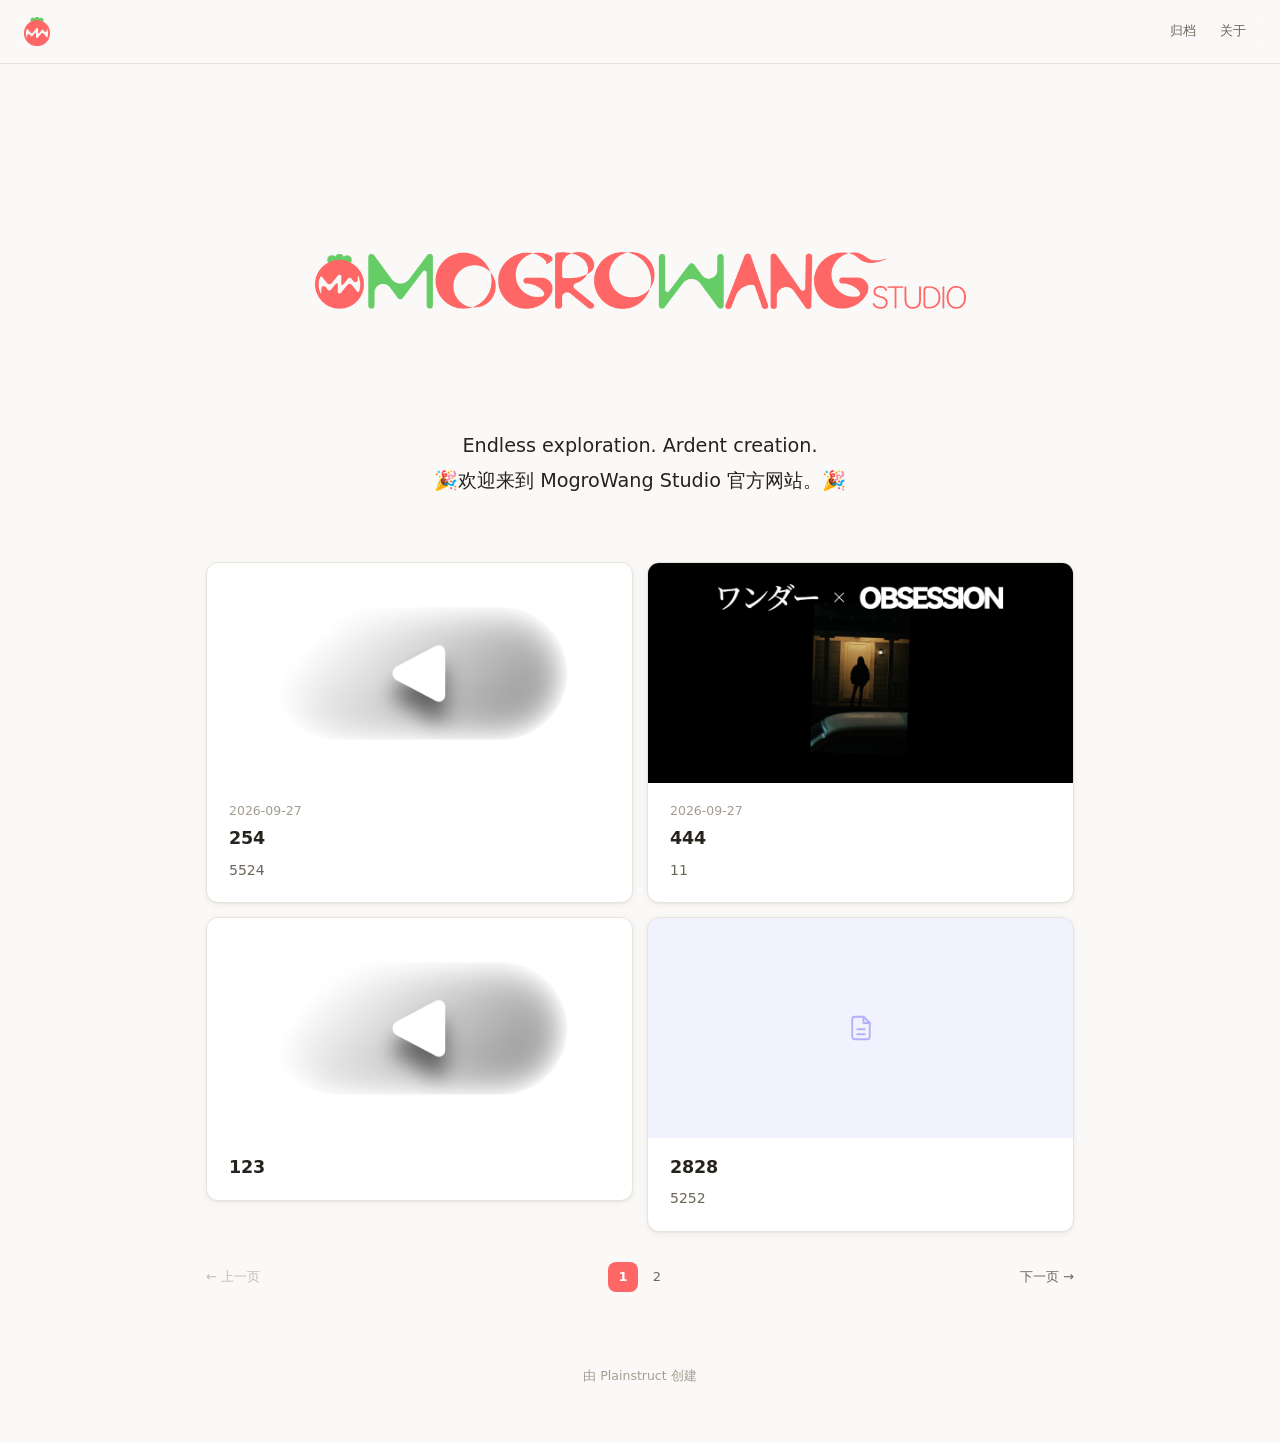
==== commit b284d5ca: "plainstruct: publish site" ====
--- a/index.html
+++ b/index.html
@@ -12,7 +12,7 @@
       --ps-content-w: 680px;
       --ps-nav-columns: 2;
       --ps-cover-h: 220px;
-      --ps-topbar-w: 1020px;
+      --ps-topbar-w: 1600px;
       --ps-logo-w: 100;
       --ps-logo-h: 110;
       --ps-logo-r: 0px;
@@ -21,7 +21,7 @@
   <link rel="stylesheet" href="assets/style.css">
   <script>document.documentElement.classList.add("ps-js");</script>
 </head>
-  <body class="blog font-system ps-anim-spring" data-hv-logo="淡化" data-hv-title="强调色" data-hv-nav="底色" data-shadow="轻" data-shadow-hv="深" data-loading="进度条">
+  <body class="blog font-system ps-anim-spring" data-hv-logo="放大" data-hv-title="强调色" data-hv-nav="底色" data-shadow="轻" data-shadow-hv="深" data-loading="进度条">
   <div class="ps-loader" aria-hidden="true"><span class="ps-loader-spin"></span></div>
   <header class="blog-topbar">
     <a class="blog-brand" href="index.html">
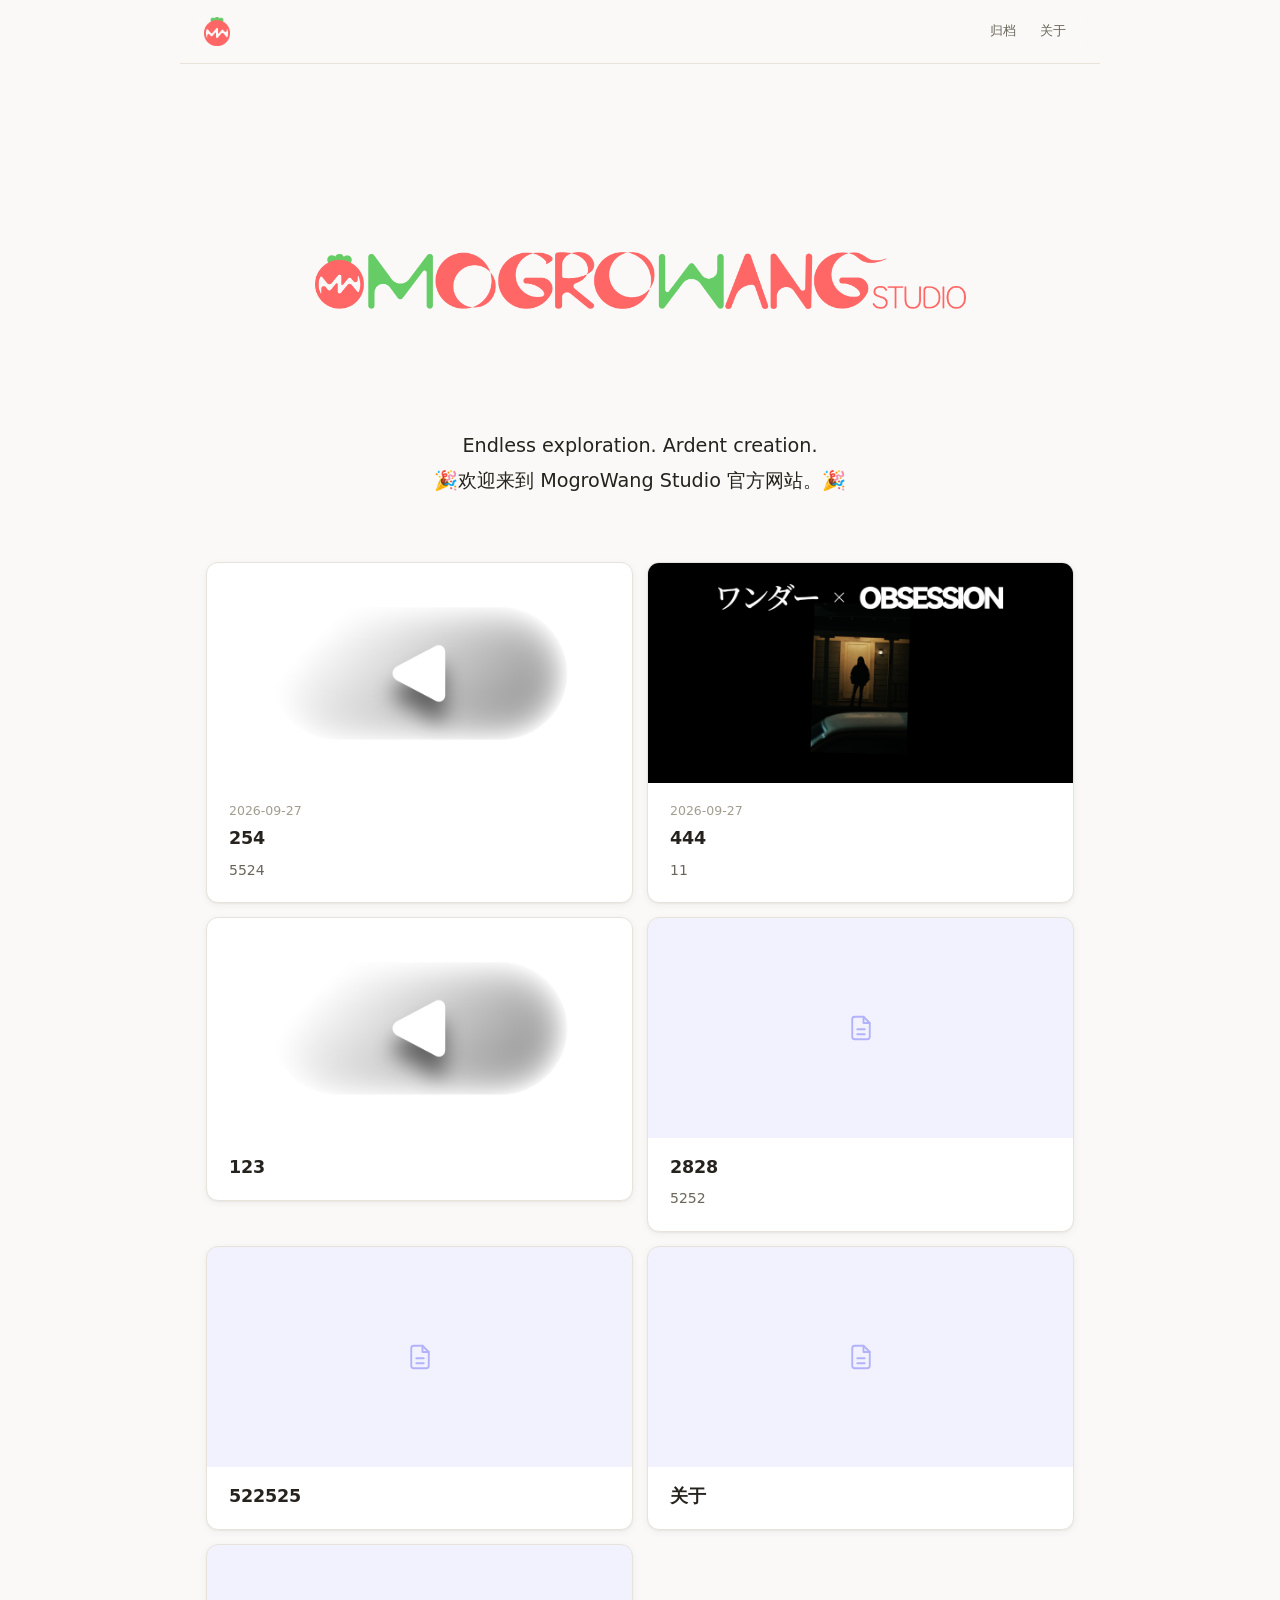
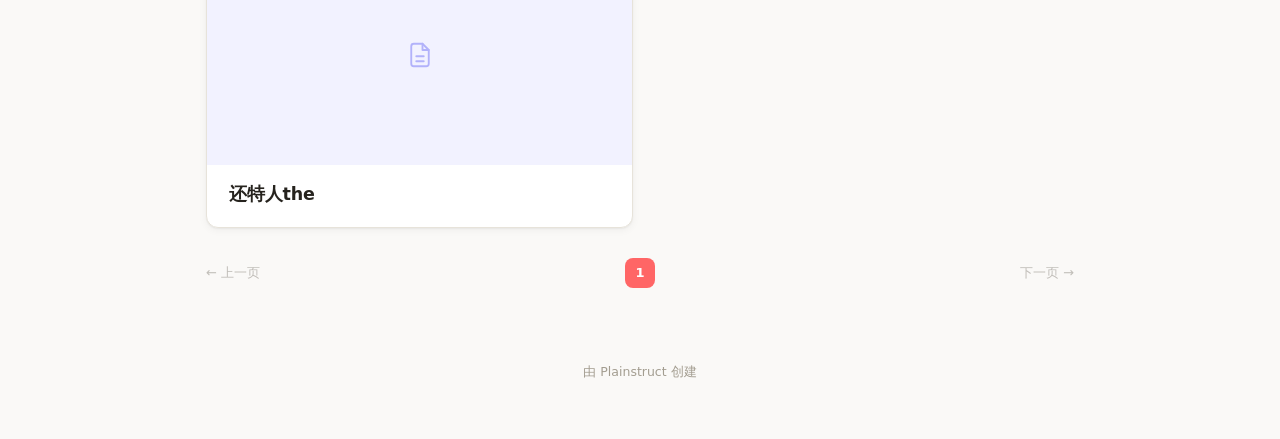
==== commit d4e6f3ff: "plainstruct: publish site" ====
--- a/index.html
+++ b/index.html
@@ -12,7 +12,7 @@
       --ps-content-w: 680px;
       --ps-nav-columns: 2;
       --ps-cover-h: 220px;
-      --ps-topbar-w: 1600px;
+      --ps-topbar-w: 920px;
       --ps-logo-w: 100;
       --ps-logo-h: 110;
       --ps-logo-r: 0px;
@@ -21,7 +21,7 @@
   <link rel="stylesheet" href="assets/style.css">
   <script>document.documentElement.classList.add("ps-js");</script>
 </head>
-  <body class="blog font-system ps-anim-spring" data-hv-logo="放大" data-hv-title="强调色" data-hv-nav="底色" data-shadow="轻" data-shadow-hv="深" data-loading="进度条">
+  <body class="blog font-system ps-anim-spring"style="--ps-shadow-hv-custom: 0px 12px 26px 6px rgb(0 0 0 / 17%);" data-hv-logo="放大" data-hv-title="无" data-hv-nav="底色" data-shadow="轻" data-shadow-hv="自定义" data-hv-card="放大" data-loading="进度条">
   <div class="ps-loader" aria-hidden="true"><span class="ps-loader-spin"></span></div>
   <header class="blog-topbar">
     <a class="blog-brand" href="index.html">
@@ -75,14 +75,31 @@
               <h2 class="blog-entry-title"><a href="2828.html">2828</a></h2>
               <p class="blog-entry-desc">5252</p>
             </article>
+            <article class="blog-entry">
+              <a class="blog-entry-cover blog-entry-cover-empty" href="522525.html" aria-hidden="true"><svg class="blog-entry-cover-icon" viewBox="0 0 24 24" width="30" height="30" fill="none" stroke="currentColor" stroke-width="1.5" stroke-linecap="round" stroke-linejoin="round"><path d="M14 3H7a2 2 0 0 0-2 2v14a2 2 0 0 0 2 2h10a2 2 0 0 0 2-2V8z"/><path d="M14 3v5h5"/><path d="M9 13h6"/><path d="M9 17h6"/></svg></a>
+              
+              <h2 class="blog-entry-title"><a href="522525.html">522525</a></h2>
+              
+            </article>
+            <article class="blog-entry">
+              <a class="blog-entry-cover blog-entry-cover-empty" href="%E5%85%B3%E4%BA%8E.html" aria-hidden="true"><svg class="blog-entry-cover-icon" viewBox="0 0 24 24" width="30" height="30" fill="none" stroke="currentColor" stroke-width="1.5" stroke-linecap="round" stroke-linejoin="round"><path d="M14 3H7a2 2 0 0 0-2 2v14a2 2 0 0 0 2 2h10a2 2 0 0 0 2-2V8z"/><path d="M14 3v5h5"/><path d="M9 13h6"/><path d="M9 17h6"/></svg></a>
+              
+              <h2 class="blog-entry-title"><a href="%E5%85%B3%E4%BA%8E.html">关于</a></h2>
+              
+            </article>
+            <article class="blog-entry">
+              <a class="blog-entry-cover blog-entry-cover-empty" href="%E8%BF%98%E7%89%B9%E4%BA%BAthe.html" aria-hidden="true"><svg class="blog-entry-cover-icon" viewBox="0 0 24 24" width="30" height="30" fill="none" stroke="currentColor" stroke-width="1.5" stroke-linecap="round" stroke-linejoin="round"><path d="M14 3H7a2 2 0 0 0-2 2v14a2 2 0 0 0 2 2h10a2 2 0 0 0 2-2V8z"/><path d="M14 3v5h5"/><path d="M9 13h6"/><path d="M9 17h6"/></svg></a>
+              
+              <h2 class="blog-entry-title"><a href="%E8%BF%98%E7%89%B9%E4%BA%BAthe.html">还特人the</a></h2>
+              
+            </article>
         </div>
         <nav class="blog-pagination" aria-label="分页">
             <span class="blog-page-step is-disabled">← 上一页</span>
           <span class="blog-page-nums">
                 <span class="blog-page-num is-current" aria-current="page">1</span>
-                <a class="blog-page-num" href="page/2/index.html">2</a>
           </span>
-            <a class="blog-page-step" href="page/2/index.html">下一页 →</a>
+            <span class="blog-page-step is-disabled">下一页 →</span>
         </nav>
     </section>
       <footer class="blog-footer">
--- a/assets/style.css
+++ b/assets/style.css
@@ -950,12 +950,45 @@
   background: color-mix(in srgb, var(--ps-ink) 7%, transparent);
 }
 
-/* ---------- 文章卡片阴影(一般形态与悬停,主题配置 data-shadow 驱动) ---------- */
+/* ---------- 文章卡片阴影(一般形态与悬停,主题配置 data-shadow 驱动)与卡片悬停反馈(data-hv-card) ---------- */
 
 .blog-entry {
   transition:
     border-color 160ms ease,
-    box-shadow 240ms cubic-bezier(0.23, 1, 0.32, 1);
+    box-shadow 240ms cubic-bezier(0.23, 1, 0.32, 1),
+    transform 240ms cubic-bezier(0.23, 1, 0.32, 1),
+    opacity 240ms cubic-bezier(0.23, 1, 0.32, 1);
+}
+
+/* 卡片悬停反馈:无(默认,仅描边与阴影变化)/上浮/下沉/放大/缩小/淡化/倾斜;减弱动态效果时不位移 */
+body[data-hv-card="上浮"] .blog-entry:hover {
+  transform: translateY(-3px);
+}
+
+body[data-hv-card="下沉"] .blog-entry:hover {
+  transform: translateY(2px);
+}
+
+body[data-hv-card="放大"] .blog-entry:hover {
+  transform: scale(1.015);
+}
+
+body[data-hv-card="缩小"] .blog-entry:hover {
+  transform: scale(0.985);
+}
+
+body[data-hv-card="淡化"] .blog-entry:hover {
+  opacity: 0.75;
+}
+
+body[data-hv-card="倾斜"] .blog-entry:hover {
+  transform: rotate(-1deg) scale(1.01);
+}
+
+@media (prefers-reduced-motion: reduce) {
+  .blog-entry:hover {
+    transform: none;
+  }
 }
 
 body[data-shadow="轻"] .blog-entry,
@@ -971,6 +1004,15 @@
 body[data-shadow="深"] .blog-entry,
 body[data-shadow-hv="深"] .blog-entry:hover {
   box-shadow: 0 4px 12px rgb(0 0 0 / 13%), 0 14px 36px rgb(0 0 0 / 15%);
+}
+
+/* 自定义阴影:数值由模板按配置注入 CSS 变量,缺省回退中等强度 */
+body[data-shadow="自定义"] .blog-entry {
+  box-shadow: var(--ps-shadow-custom, 0 2px 8px rgb(0 0 0 / 9%));
+}
+
+body[data-shadow-hv="自定义"] .blog-entry:hover {
+  box-shadow: var(--ps-shadow-hv-custom, 0 2px 8px rgb(0 0 0 / 9%));
 }
 
 /* ---------- 页面加载动画(跳转时出现,页面就绪淡出;ps-js 由模板脚本置位,禁脚本环境不显示) ---------- */
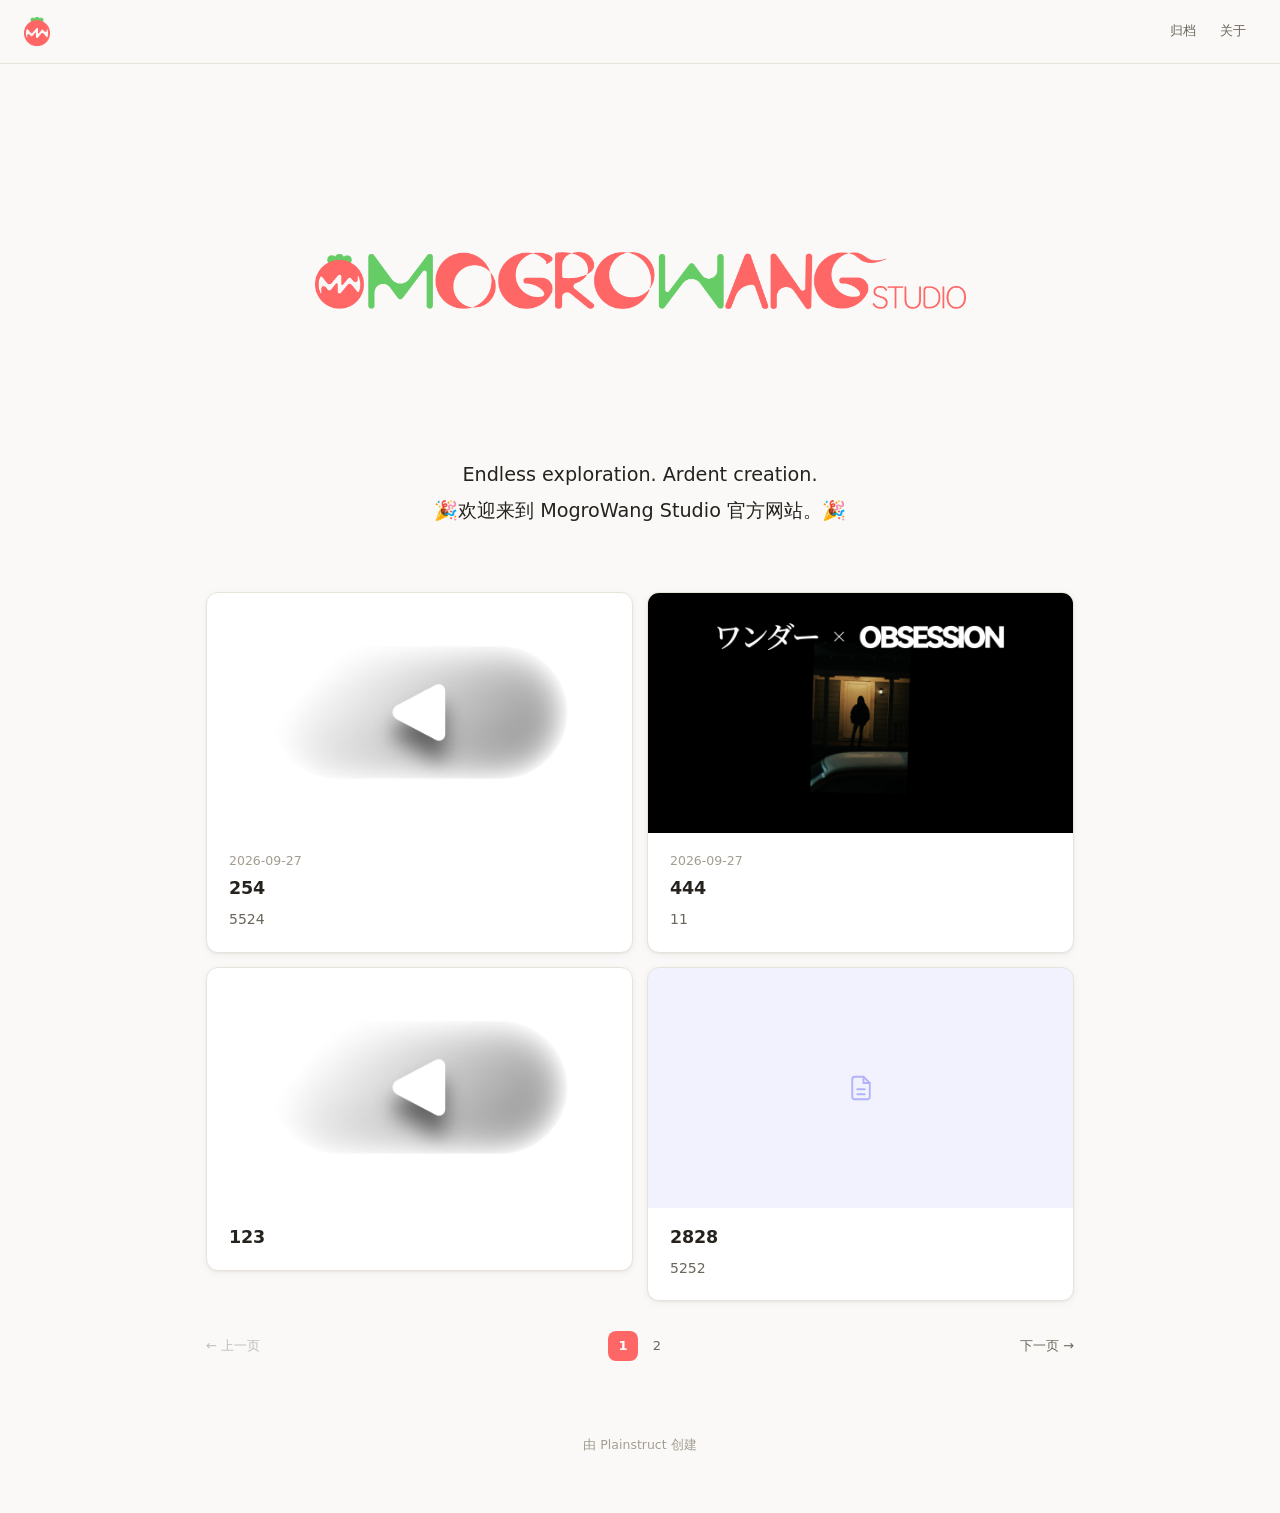
==== commit 5b2cc8f1: "plainstruct: publish site" ====
--- a/index.html
+++ b/index.html
@@ -4,15 +4,15 @@
   <meta charset="utf-8">
   <meta name="viewport" content="width=device-width, initial-scale=1">
   <title>首页 · MWS</title>
-  
+  <meta name="description" content="6666">
   <link rel="icon" href="assets/logo.png">
   <style>
     :root {
       --ps-accent: #ff6666;
       --ps-content-w: 680px;
       --ps-nav-columns: 2;
-      --ps-cover-h: 220px;
-      --ps-topbar-w: 920px;
+      --ps-cover-h: 240px;
+      --ps-topbar-w: 1600px;
       --ps-logo-w: 100;
       --ps-logo-h: 110;
       --ps-logo-r: 0px;
@@ -46,6 +46,7 @@
     <br>
     <br>
     <br>
+    <br>
     <center><big>Endless exploration. Ardent creation.</big></center>  
     <center><big>🎉欢迎来到 MogroWang Studio 官方网站。🎉</big></center>  
     <br>
@@ -75,31 +76,14 @@
               <h2 class="blog-entry-title"><a href="2828.html">2828</a></h2>
               <p class="blog-entry-desc">5252</p>
             </article>
-            <article class="blog-entry">
-              <a class="blog-entry-cover blog-entry-cover-empty" href="522525.html" aria-hidden="true"><svg class="blog-entry-cover-icon" viewBox="0 0 24 24" width="30" height="30" fill="none" stroke="currentColor" stroke-width="1.5" stroke-linecap="round" stroke-linejoin="round"><path d="M14 3H7a2 2 0 0 0-2 2v14a2 2 0 0 0 2 2h10a2 2 0 0 0 2-2V8z"/><path d="M14 3v5h5"/><path d="M9 13h6"/><path d="M9 17h6"/></svg></a>
-              
-              <h2 class="blog-entry-title"><a href="522525.html">522525</a></h2>
-              
-            </article>
-            <article class="blog-entry">
-              <a class="blog-entry-cover blog-entry-cover-empty" href="%E5%85%B3%E4%BA%8E.html" aria-hidden="true"><svg class="blog-entry-cover-icon" viewBox="0 0 24 24" width="30" height="30" fill="none" stroke="currentColor" stroke-width="1.5" stroke-linecap="round" stroke-linejoin="round"><path d="M14 3H7a2 2 0 0 0-2 2v14a2 2 0 0 0 2 2h10a2 2 0 0 0 2-2V8z"/><path d="M14 3v5h5"/><path d="M9 13h6"/><path d="M9 17h6"/></svg></a>
-              
-              <h2 class="blog-entry-title"><a href="%E5%85%B3%E4%BA%8E.html">关于</a></h2>
-              
-            </article>
-            <article class="blog-entry">
-              <a class="blog-entry-cover blog-entry-cover-empty" href="%E8%BF%98%E7%89%B9%E4%BA%BAthe.html" aria-hidden="true"><svg class="blog-entry-cover-icon" viewBox="0 0 24 24" width="30" height="30" fill="none" stroke="currentColor" stroke-width="1.5" stroke-linecap="round" stroke-linejoin="round"><path d="M14 3H7a2 2 0 0 0-2 2v14a2 2 0 0 0 2 2h10a2 2 0 0 0 2-2V8z"/><path d="M14 3v5h5"/><path d="M9 13h6"/><path d="M9 17h6"/></svg></a>
-              
-              <h2 class="blog-entry-title"><a href="%E8%BF%98%E7%89%B9%E4%BA%BAthe.html">还特人the</a></h2>
-              
-            </article>
         </div>
         <nav class="blog-pagination" aria-label="分页">
             <span class="blog-page-step is-disabled">← 上一页</span>
           <span class="blog-page-nums">
                 <span class="blog-page-num is-current" aria-current="page">1</span>
+                <a class="blog-page-num" href="page/2/index.html">2</a>
           </span>
-            <span class="blog-page-step is-disabled">下一页 →</span>
+            <a class="blog-page-step" href="page/2/index.html">下一页 →</a>
         </nav>
     </section>
       <footer class="blog-footer">
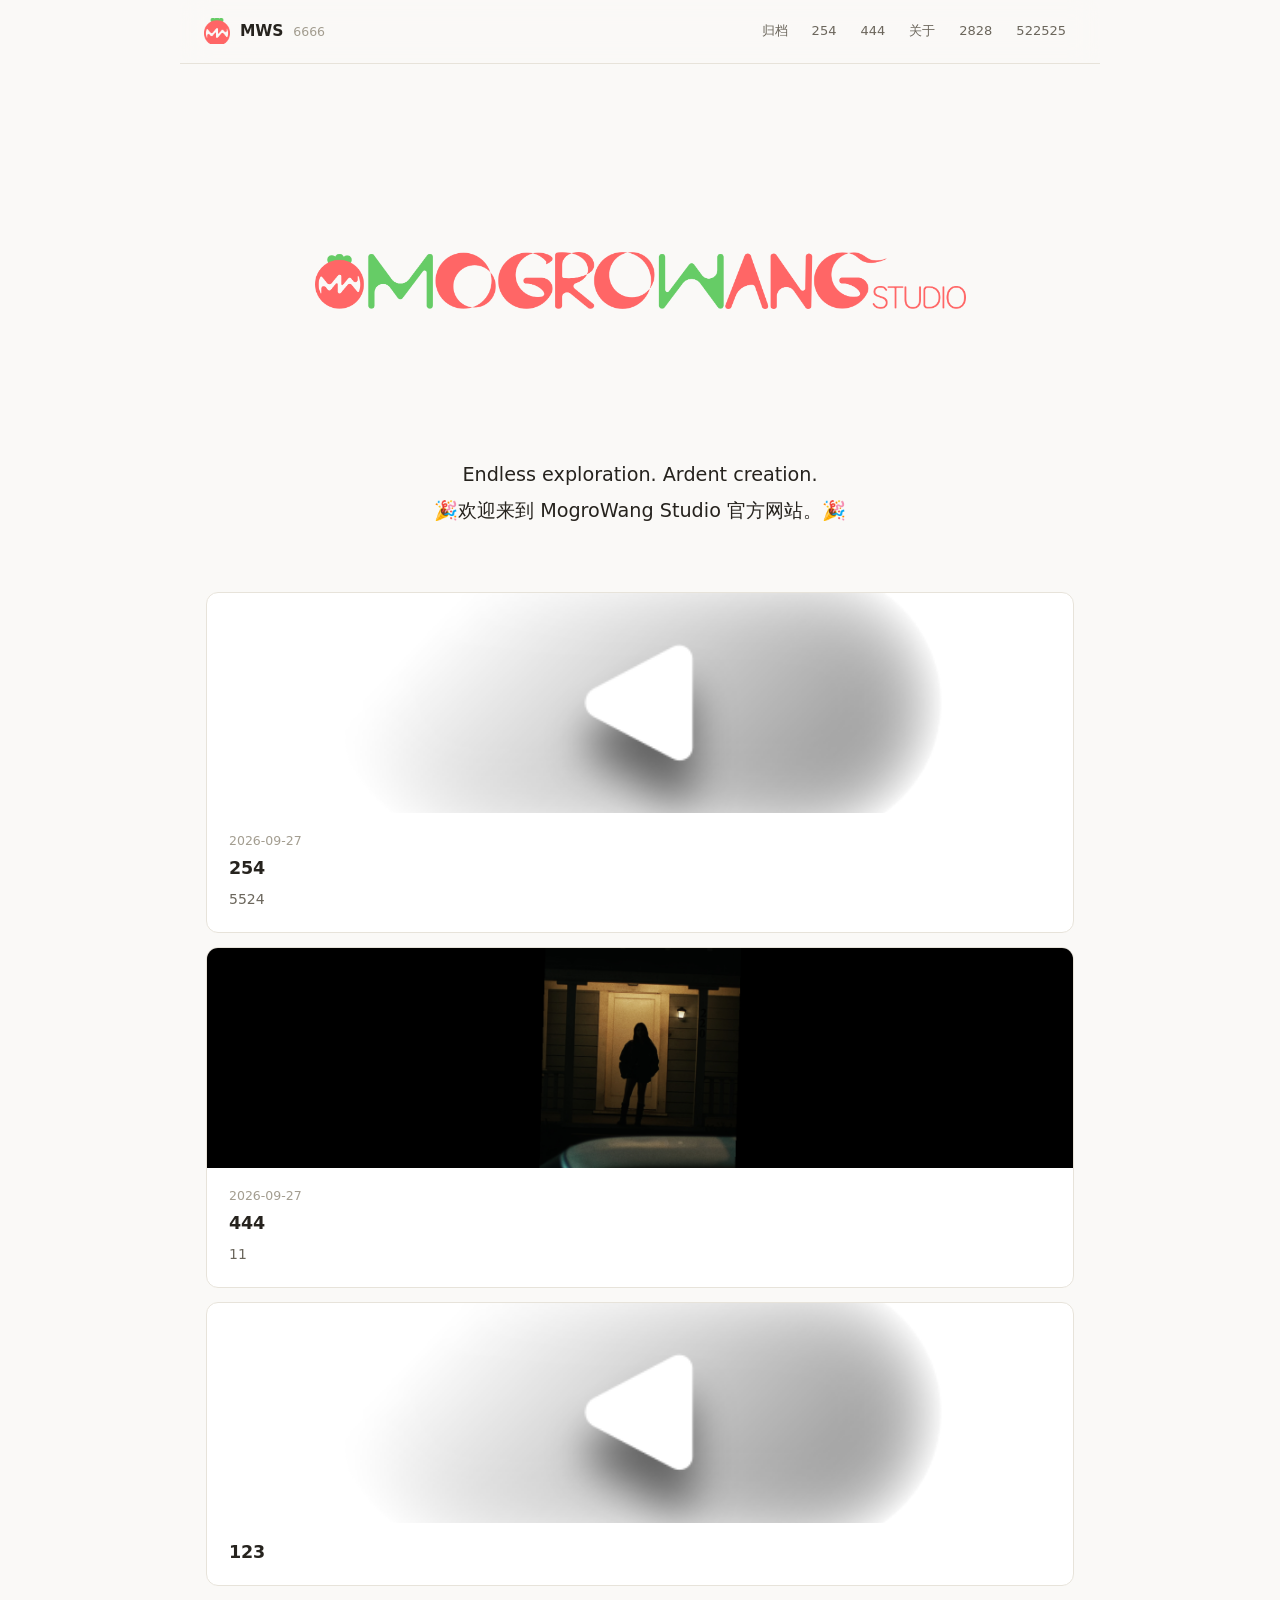
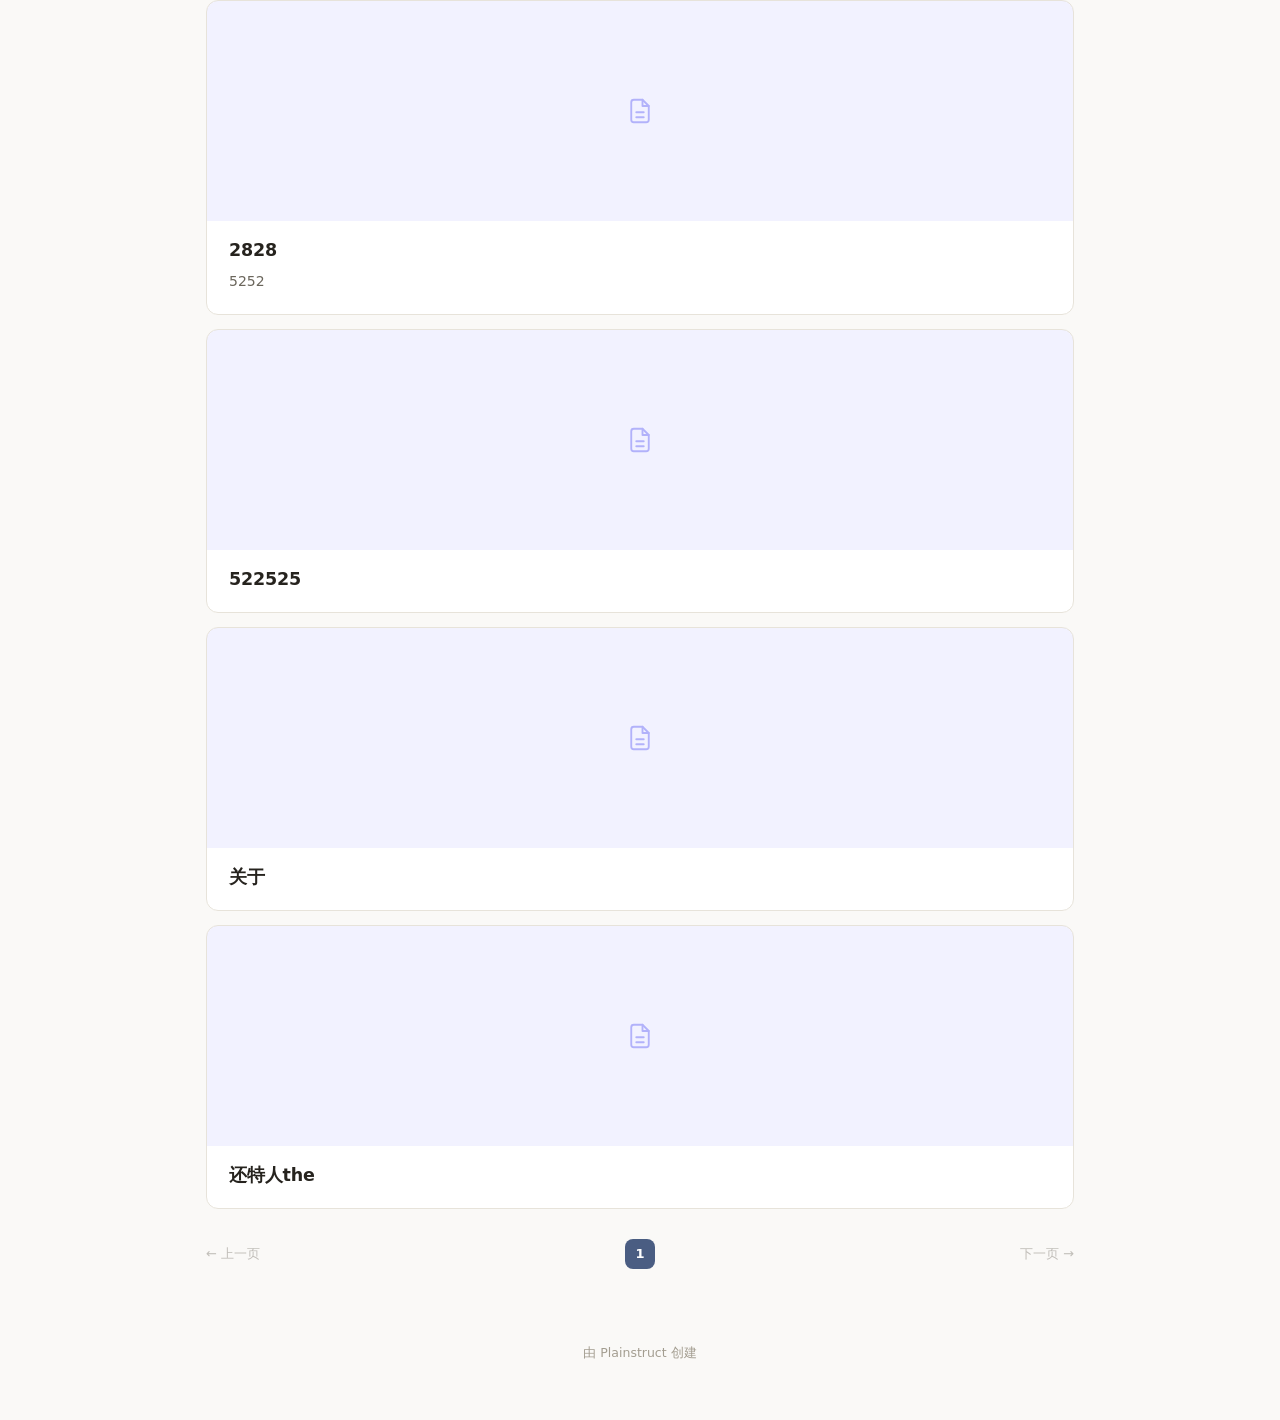
==== commit 76c9aebb: "plainstruct: publish site" ====
--- a/index.html
+++ b/index.html
@@ -8,28 +8,31 @@
   <link rel="icon" href="assets/logo.png">
   <style>
     :root {
-      --ps-accent: #ff6666;
+      --ps-accent: #4a5d82;
       --ps-content-w: 680px;
-      --ps-nav-columns: 2;
-      --ps-cover-h: 240px;
-      --ps-topbar-w: 1600px;
+      --ps-nav-columns: 1;
+      --ps-cover-h: 220px;
+      --ps-topbar-w: 920px;
       --ps-logo-w: 100;
-      --ps-logo-h: 110;
-      --ps-logo-r: 0px;
+      --ps-logo-h: 100;
+      --ps-logo-r: 6px;
     }
   </style>
   <link rel="stylesheet" href="assets/style.css">
   <script>document.documentElement.classList.add("ps-js");</script>
 </head>
-  <body class="blog font-system ps-anim-spring"style="--ps-shadow-hv-custom: 0px 12px 26px 6px rgb(0 0 0 / 17%);" data-hv-logo="放大" data-hv-title="无" data-hv-nav="底色" data-shadow="轻" data-shadow-hv="自定义" data-hv-card="放大" data-loading="进度条">
-  <div class="ps-loader" aria-hidden="true"><span class="ps-loader-spin"></span></div>
+  <body class="blog font-system ps-anim-rise"style="--ps-card-dur: 240ms;" data-hv-logo="无" data-hv-title="无" data-hv-nav="加深" data-shadow="无" data-shadow-hv="轻" data-hv-card="无" data-hv-ease="标准" data-loading="关闭">
+  
   <header class="blog-topbar">
     <a class="blog-brand" href="index.html">
       <img class="blog-logo" src="assets/logo.png" alt="MWS">
-      
+      <span class="blog-brand-text">
+        <span class="blog-site-name">MWS</span>
+        <span class="blog-site-desc">6666</span>
+      </span>
     </a>
       <nav class="blog-nav" aria-label="站点导航">
-        <a href="%E5%BD%92%E6%A1%A3/index.html">归档</a><a href="%E5%85%B3%E4%BA%8E.html">关于</a>
+        <a href="%E5%BD%92%E6%A1%A3/index.html">归档</a><a href="254.html">254</a><a href="%E5%A4%A7%E6%B4%8B.html">444</a><a href="%E5%85%B3%E4%BA%8E.html">关于</a><a href="2828.html">2828</a><a href="522525.html">522525</a>
       </nav>
   </header>
   <main class="blog-main">
@@ -76,14 +79,31 @@
               <h2 class="blog-entry-title"><a href="2828.html">2828</a></h2>
               <p class="blog-entry-desc">5252</p>
             </article>
+            <article class="blog-entry">
+              <a class="blog-entry-cover blog-entry-cover-empty" href="522525.html" aria-hidden="true"><svg class="blog-entry-cover-icon" viewBox="0 0 24 24" width="30" height="30" fill="none" stroke="currentColor" stroke-width="1.5" stroke-linecap="round" stroke-linejoin="round"><path d="M14 3H7a2 2 0 0 0-2 2v14a2 2 0 0 0 2 2h10a2 2 0 0 0 2-2V8z"/><path d="M14 3v5h5"/><path d="M9 13h6"/><path d="M9 17h6"/></svg></a>
+              
+              <h2 class="blog-entry-title"><a href="522525.html">522525</a></h2>
+              
+            </article>
+            <article class="blog-entry">
+              <a class="blog-entry-cover blog-entry-cover-empty" href="%E5%85%B3%E4%BA%8E.html" aria-hidden="true"><svg class="blog-entry-cover-icon" viewBox="0 0 24 24" width="30" height="30" fill="none" stroke="currentColor" stroke-width="1.5" stroke-linecap="round" stroke-linejoin="round"><path d="M14 3H7a2 2 0 0 0-2 2v14a2 2 0 0 0 2 2h10a2 2 0 0 0 2-2V8z"/><path d="M14 3v5h5"/><path d="M9 13h6"/><path d="M9 17h6"/></svg></a>
+              
+              <h2 class="blog-entry-title"><a href="%E5%85%B3%E4%BA%8E.html">关于</a></h2>
+              
+            </article>
+            <article class="blog-entry">
+              <a class="blog-entry-cover blog-entry-cover-empty" href="%E8%BF%98%E7%89%B9%E4%BA%BAthe.html" aria-hidden="true"><svg class="blog-entry-cover-icon" viewBox="0 0 24 24" width="30" height="30" fill="none" stroke="currentColor" stroke-width="1.5" stroke-linecap="round" stroke-linejoin="round"><path d="M14 3H7a2 2 0 0 0-2 2v14a2 2 0 0 0 2 2h10a2 2 0 0 0 2-2V8z"/><path d="M14 3v5h5"/><path d="M9 13h6"/><path d="M9 17h6"/></svg></a>
+              
+              <h2 class="blog-entry-title"><a href="%E8%BF%98%E7%89%B9%E4%BA%BAthe.html">还特人the</a></h2>
+              
+            </article>
         </div>
         <nav class="blog-pagination" aria-label="分页">
             <span class="blog-page-step is-disabled">← 上一页</span>
           <span class="blog-page-nums">
                 <span class="blog-page-num is-current" aria-current="page">1</span>
-                <a class="blog-page-num" href="page/2/index.html">2</a>
           </span>
-            <a class="blog-page-step" href="page/2/index.html">下一页 →</a>
+            <span class="blog-page-step is-disabled">下一页 →</span>
         </nav>
     </section>
       <footer class="blog-footer">
--- a/assets/style.css
+++ b/assets/style.css
@@ -955,9 +955,26 @@
 .blog-entry {
   transition:
     border-color 160ms ease,
-    box-shadow 240ms cubic-bezier(0.23, 1, 0.32, 1),
-    transform 240ms cubic-bezier(0.23, 1, 0.32, 1),
-    opacity 240ms cubic-bezier(0.23, 1, 0.32, 1);
+    box-shadow var(--ps-card-dur, 240ms) var(--ps-card-ease, cubic-bezier(0.23, 1, 0.32, 1)),
+    transform var(--ps-card-dur, 240ms) var(--ps-card-ease, cubic-bezier(0.23, 1, 0.32, 1)),
+    opacity var(--ps-card-dur, 240ms) var(--ps-card-ease, cubic-bezier(0.23, 1, 0.32, 1));
+}
+
+/* 卡片悬停曲线:预设经 data-hv-ease 映射,自定义曲线与时长由模板注入 CSS 变量 */
+body[data-hv-ease="缓出"] .blog-entry {
+  --ps-card-ease: ease-out;
+}
+
+body[data-hv-ease="缓入"] .blog-entry {
+  --ps-card-ease: ease-in;
+}
+
+body[data-hv-ease="线性"] .blog-entry {
+  --ps-card-ease: linear;
+}
+
+body[data-hv-ease="弹性"] .blog-entry {
+  --ps-card-ease: cubic-bezier(0.34, 1.4, 0.64, 1);
 }
 
 /* 卡片悬停反馈:无(默认,仅描边与阴影变化)/上浮/下沉/放大/缩小/淡化/倾斜;减弱动态效果时不位移 */
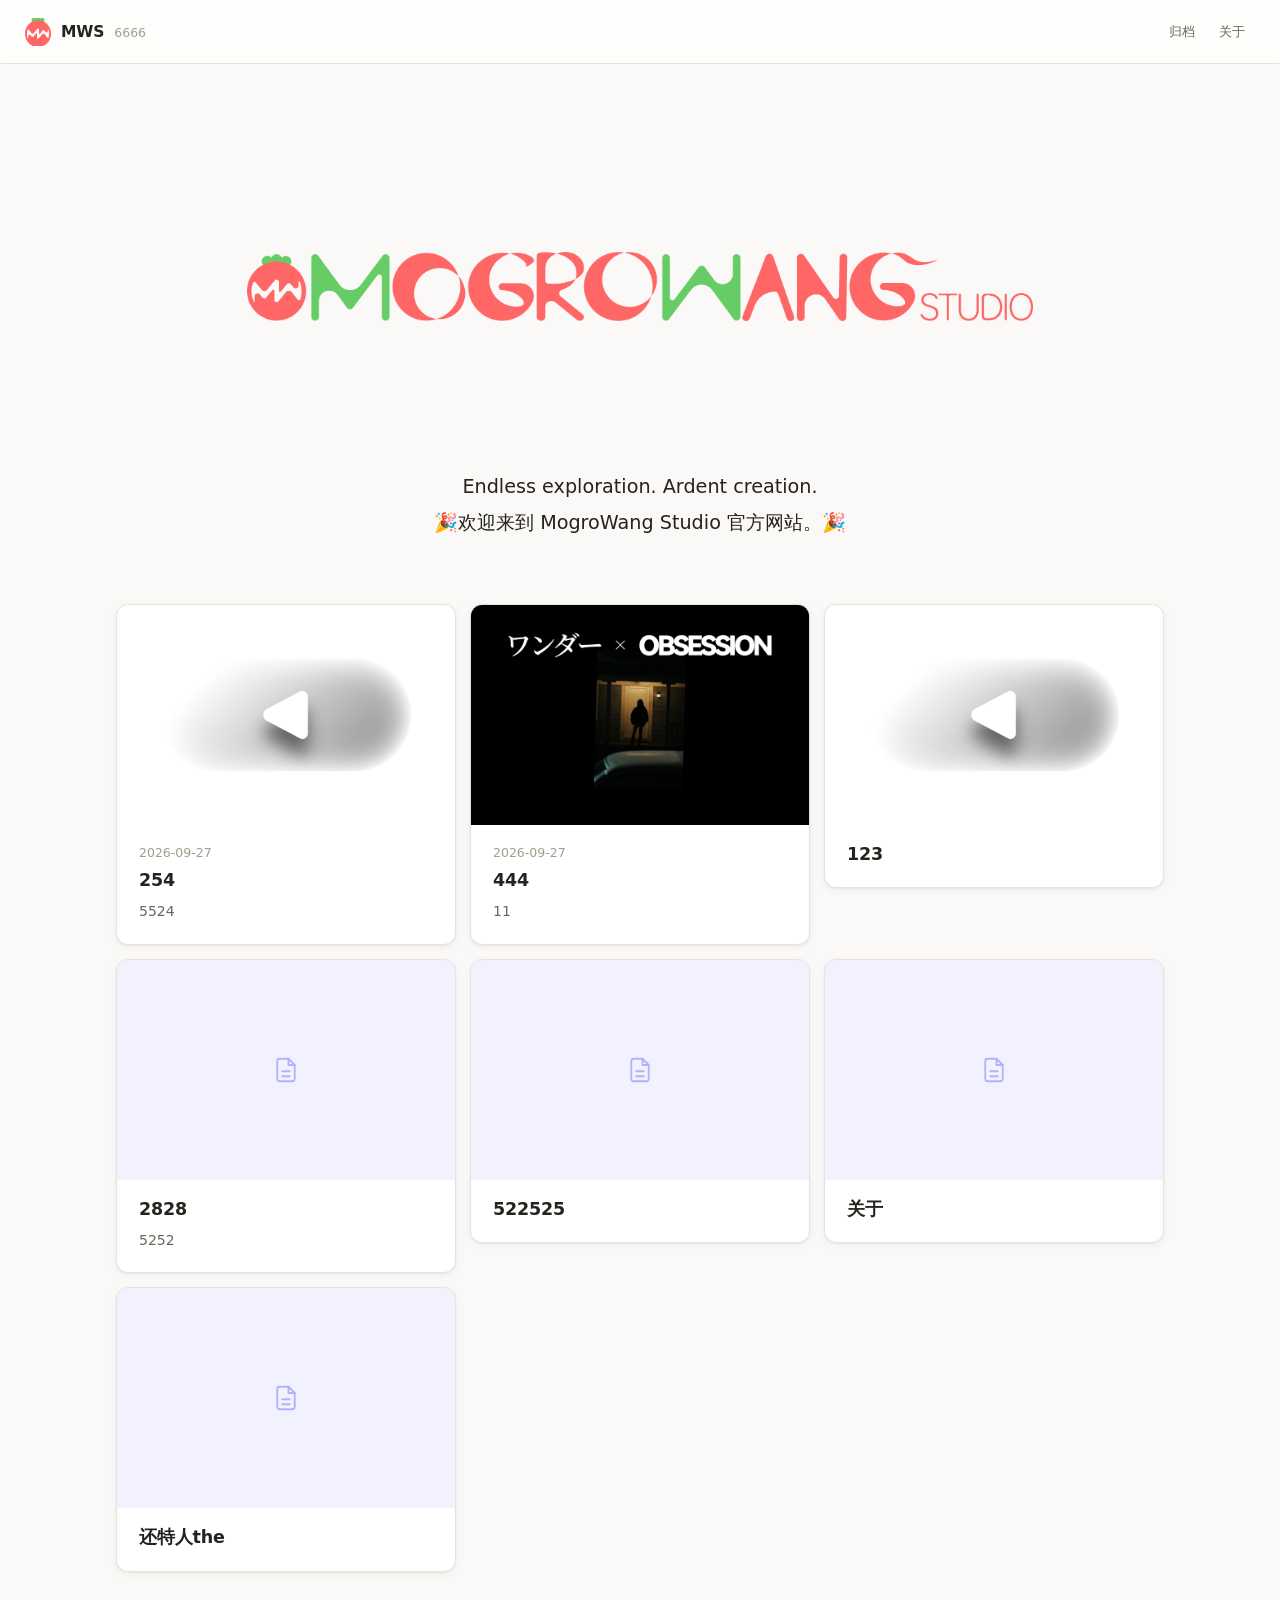
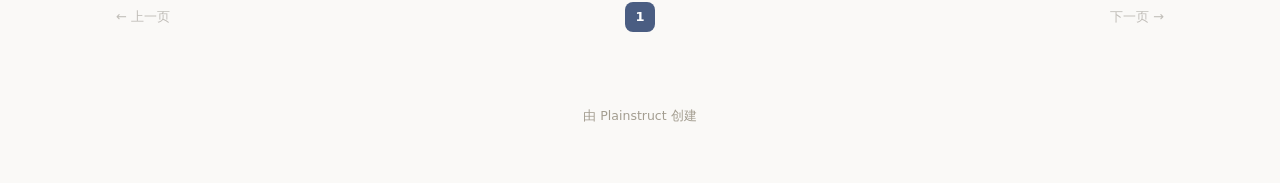
==== commit d7f1b9f9: "plainstruct: publish site" ====
--- a/index.html
+++ b/index.html
@@ -9,20 +9,27 @@
   <style>
     :root {
       --ps-accent: #4a5d82;
-      --ps-content-w: 680px;
-      --ps-nav-columns: 1;
+      --ps-content-w: 860px;
+      --ps-nav-columns: 3;
       --ps-cover-h: 220px;
-      --ps-topbar-w: 920px;
+      --ps-cover-w: 100;
+      --ps-topbar-w: 1600px;
+      --ps-topbar-deform-w: 380px;
+      --ps-topbar-dur: 800ms;
+      --ps-topbar-ease-custom: 0.23, 1, 0.32, 1;
+      --ps-topbar-fill: color-mix(in srgb, #ffffff 78%, transparent);
+      --ps-topbar-blur: 6px;
+      --ps-home-w: 1100px;
       --ps-logo-w: 100;
-      --ps-logo-h: 100;
+      --ps-logo-h: 110;
       --ps-logo-r: 6px;
     }
   </style>
   <link rel="stylesheet" href="assets/style.css">
   <script>document.documentElement.classList.add("ps-js");</script>
 </head>
-  <body class="blog font-system ps-anim-rise"style="--ps-card-dur: 240ms;" data-hv-logo="无" data-hv-title="无" data-hv-nav="加深" data-shadow="无" data-shadow-hv="轻" data-hv-card="无" data-hv-ease="标准" data-loading="关闭">
-  
+  <body data-topbar-shape="药丸" data-topbar-ease="缓出" data-topbar-scroll-at="100" class="blog font-system ps-anim-rise"style="--ps-card-dur: 240ms;" data-hv-logo="无" data-hv-title="无" data-hv-nav="加深" data-shadow="轻" data-shadow-hv="深" data-hv-card="上浮" data-hv-ease="弹性" data-loading="进度条" data-cover-w="100" data-toc-style="缩进线" data-toc-hover="无">
+  <div class="ps-loader" aria-hidden="true"><span class="ps-loader-spin"></span></div>
   <header class="blog-topbar">
     <a class="blog-brand" href="index.html">
       <img class="blog-logo" src="assets/logo.png" alt="MWS">
@@ -32,7 +39,7 @@
       </span>
     </a>
       <nav class="blog-nav" aria-label="站点导航">
-        <a href="%E5%BD%92%E6%A1%A3/index.html">归档</a><a href="254.html">254</a><a href="%E5%A4%A7%E6%B4%8B.html">444</a><a href="%E5%85%B3%E4%BA%8E.html">关于</a><a href="2828.html">2828</a><a href="522525.html">522525</a>
+        <a href="%E5%BD%92%E6%A1%A3/index.html">归档</a><a href="%E5%85%B3%E4%BA%8E.html">关于</a>
       </nav>
   </header>
   <main class="blog-main">
@@ -125,6 +132,24 @@
         document.querySelectorAll(".blog-post-body h2[id], .blog-post-body h3[id]")
       ).filter(function (h) { return byId[h.id]; });
       if (!headings.length) return;
+      /* 目录点按:自行滚动到标题,并为吸顶顶栏留出间距
+         (原生 # 锚点跳转在预览等环境不生效,且标题会被顶栏遮住) */
+      toc.addEventListener("click", function (e) {
+        var a = e.target && e.target.closest ? e.target.closest("a[href^='#']") : null;
+        if (!a) return;
+        var hash = a.getAttribute("href");
+        var id = hash.slice(1);
+        try { id = decodeURIComponent(id); } catch (err) {}
+        var target = document.getElementById(id);
+        if (!target) return;
+        e.preventDefault();
+        var bar = document.querySelector(".blog-topbar");
+        var gap = (bar ? bar.getBoundingClientRect().height : 0) + 24;
+        var reduce = window.matchMedia("(prefers-reduced-motion: reduce)").matches;
+        var top = target.getBoundingClientRect().top + (window.pageYOffset || 0) - gap;
+        window.scrollTo({ top: top < 0 ? 0 : top, behavior: reduce ? "auto" : "smooth" });
+        if (window.history && history.replaceState) history.replaceState(null, "", hash);
+      });
       var ticking = false;
       function update() {
         ticking = false;
@@ -160,5 +185,18 @@
       else window.addEventListener("load", done);
     })();
   </script>
+  <script>
+    (function () {
+      var tb = document.querySelector(".blog-topbar");
+      if (!tb) return;
+      var sync = function () {
+        var at = parseInt(document.body.getAttribute("data-topbar-scroll-at") || "24", 10);
+        if (!isFinite(at) || at < 0) at = 24;
+        tb.classList.toggle("is-scrolled", (window.scrollY || document.documentElement.scrollTop || 0) > at);
+      };
+      window.addEventListener("scroll", sync, { passive: true });
+      sync();
+    })();
+  </script>
 </body>
 </html>
--- a/assets/style.css
+++ b/assets/style.css
@@ -1,4 +1,4 @@
-/* 手记 -- 博客浅色:纸面素栏,文章为流,日期为记。层级靠字重与留白,一个强调色点到即止。 */
+/* 素记 -- 博客浅色:纸面素栏,文章为流,日期为记。层级靠字重与留白,一个强调色点到即止。 */
 
 * {
   box-sizing: border-box;
@@ -63,10 +63,12 @@
   padding: 0 24px;
   height: var(--ps-topbar-h);
   background: var(--ps-bg);
-  background: color-mix(in srgb, var(--ps-bg) 82%, transparent);
-  -webkit-backdrop-filter: blur(14px) saturate(150%);
-  backdrop-filter: blur(14px) saturate(150%);
-  border-bottom: 1px solid var(--ps-line);
+  background: var(--ps-topbar-fill, color-mix(in srgb, var(--ps-bg) 82%, transparent));
+  -webkit-backdrop-filter: blur(var(--ps-topbar-blur, 14px)) saturate(150%);
+  backdrop-filter: blur(var(--ps-topbar-blur, 14px)) saturate(150%);
+  border: 1px solid transparent;
+  border-bottom-color: var(--ps-line);
+  box-shadow: 0 0 0 0 rgba(0, 0, 0, 0);
 }
 
 @media (prefers-reduced-transparency: reduce) {
@@ -162,6 +164,10 @@
 /* ---------- 首页:卡片式文章流 ---------- */
 
 .blog-home {
+  width: 100%;
+  max-width: var(--ps-home-w, calc(var(--ps-content-w) + 236px));
+  margin-right: auto;
+  margin-left: auto;
   padding-top: 40px;
 }
 
@@ -1167,3 +1173,215 @@
   height: calc(26px * var(--ps-logo-h, 100) / 100);
   border-radius: var(--ps-logo-r, 6px);
 }
+
+/* ---------- 顶栏滚动形态(顶栏滚动形态:固定不动 / 药丸 / 圆角矩形) ---------- */
+.blog-topbar {
+  --tb-ease: cubic-bezier(0.23, 1, 0.32, 1);
+  transition:
+    max-width var(--ps-topbar-dur, 220ms) var(--tb-ease), /* deslop-ignore 26: 顶栏变形过渡的就是宽度本身 */
+    top var(--ps-topbar-dur, 220ms) var(--tb-ease),
+    height var(--ps-topbar-dur, 220ms) var(--tb-ease),
+    border-radius var(--ps-topbar-dur, 220ms) var(--tb-ease),
+    border-color var(--ps-topbar-dur, 220ms) var(--tb-ease),
+    box-shadow var(--ps-topbar-dur, 220ms) var(--tb-ease),
+    background-color var(--ps-topbar-dur, 220ms) var(--tb-ease);
+}
+/* 变形曲线预设(自定义读 layout 注入的 cubic-bezier 参数) */
+body[data-topbar-ease="标准"] .blog-topbar { --tb-ease: cubic-bezier(0.23, 1, 0.32, 1); }
+body[data-topbar-ease="缓出"] .blog-topbar { --tb-ease: cubic-bezier(0.16, 1, 0.3, 1); }
+body[data-topbar-ease="缓入"] .blog-topbar { --tb-ease: cubic-bezier(0.55, 0.06, 0.68, 0.19); }
+body[data-topbar-ease="线性"] .blog-topbar { --tb-ease: linear; }
+body[data-topbar-ease="弹性"] .blog-topbar { --tb-ease: cubic-bezier(0.34, 1.56, 0.64, 1); }
+body[data-topbar-ease="自定义"] .blog-topbar { --tb-ease: cubic-bezier(var(--ps-topbar-ease-custom, 0.23, 1, 0.32, 1)); }
+/* 药丸:滚动后收成居中浮动胶囊 */
+body[data-topbar-shape="药丸"] .blog-topbar.is-scrolled {
+  top: 12px;
+  height: 54px;
+  border: 1px solid var(--ps-line);
+  border-radius: 999px;
+  box-shadow: 0 10px 30px rgba(0, 0, 0, 0.12);
+}
+/* 圆角矩形:滚动后浮起为圆角条 */
+body[data-topbar-shape="圆角矩形"] .blog-topbar.is-scrolled {
+  top: 12px;
+  height: 58px;
+  border: 1px solid var(--ps-line);
+  border-radius: 16px;
+  box-shadow: 0 10px 30px rgba(0, 0, 0, 0.1);
+}
+@media (prefers-reduced-motion: reduce) {
+  .blog-topbar {
+    transition: none;
+  }
+}
+/* ---------- 封面图宽度(封面图宽度%:100 保持满宽出血,收窄则居中留白) ---------- */
+
+body:not([data-cover-w="100"]) .blog-entry-cover,
+body:not([data-cover-w="100"]) .blog-entry-cover-empty {
+  width: calc(var(--ps-cover-w, 100) * 1%);
+  margin-right: auto;
+  margin-left: auto;
+  border-radius: 8px;
+}
+
+/* ---------- 顶栏变形后宽度(药丸 / 圆角矩形浮起时收窄到指定宽度) ---------- */
+
+body[data-topbar-shape="药丸"] .blog-topbar.is-scrolled,
+body[data-topbar-shape="圆角矩形"] .blog-topbar.is-scrolled {
+  max-width: var(--ps-topbar-deform-w, 916px);
+}
+
+/* ---------- 文章目录:锚点落点、树风格与悬停动画 ---------- */
+
+/* 点按目录后标题停在吸顶顶栏之下,不再被遮住 */
+.blog-post-body h1[id],
+.blog-post-body h2[id],
+.blog-post-body h3[id],
+.blog-post-body h4[id],
+.blog-post-body h5[id],
+.blog-post-body h6[id] {
+  scroll-margin-top: calc(var(--ps-topbar-h) + 28px);
+}
+
+/* 树形分支:通栏竖线换成按层级收进的 ├─ 折线 */
+body[data-toc-style="树形分支"] .blog-toc-list {
+  border-left: none;
+}
+
+body[data-toc-style="树形分支"] .blog-toc-item {
+  --toc-branch-x: 4px;
+  position: relative;
+}
+
+body[data-toc-style="树形分支"] .blog-toc-item.is-l3 {
+  --toc-branch-x: 18px;
+}
+
+body[data-toc-style="树形分支"] .blog-toc-item.is-l4 {
+  --toc-branch-x: 32px;
+}
+
+body[data-toc-style="树形分支"] .blog-toc-item.is-l5 {
+  --toc-branch-x: 46px;
+}
+
+body[data-toc-style="树形分支"] .blog-toc-item a {
+  margin-left: 0;
+  padding-left: calc(var(--toc-branch-x) + 14px);
+  border-left-color: transparent;
+}
+
+body[data-toc-style="树形分支"] .blog-toc-item::before {
+  position: absolute;
+  top: 0;
+  bottom: 0;
+  left: var(--toc-branch-x);
+  width: 1px;
+  background: var(--ps-line);
+  content: "";
+  pointer-events: none;
+}
+
+/* 末项竖线止于中线,与横线合成 └─ */
+body[data-toc-style="树形分支"] .blog-toc-item:last-child::before {
+  bottom: 50%;
+}
+
+body[data-toc-style="树形分支"] .blog-toc-item::after {
+  position: absolute;
+  top: 50%;
+  left: var(--toc-branch-x);
+  width: 8px;
+  height: 1px;
+  background: var(--ps-line);
+  content: "";
+  pointer-events: none;
+}
+
+/* 极简:去掉所有导线,只留层级缩进与强调色 */
+body[data-toc-style="极简"] .blog-toc-list {
+  border-left: none;
+}
+
+body[data-toc-style="极简"] .blog-toc-item a {
+  margin-left: 0;
+  padding-left: 0;
+  border-left: none;
+}
+
+body[data-toc-style="极简"] .blog-toc-item.is-l3 a {
+  padding-left: 16px;
+}
+
+body[data-toc-style="极简"] .blog-toc-item.is-l4 a {
+  padding-left: 32px;
+}
+
+body[data-toc-style="极简"] .blog-toc-item a.current {
+  border-left: none;
+  color: var(--ps-accent);
+  font-weight: 600;
+}
+
+/* 悬停动画预设(无 = 各主题原生反馈,不改动) */
+body[data-toc-hover="滑入"] .blog-toc-item a {
+  position: relative;
+  transition: color 180ms cubic-bezier(0.23, 1, 0.32, 1);
+}
+
+body[data-toc-hover="滑入"] .blog-toc-item a::after {
+  position: absolute;
+  top: 20%;
+  bottom: 20%;
+  left: 0;
+  width: 2px;
+  border-radius: 1px;
+  background: var(--ps-accent);
+  content: "";
+  transform: scaleY(0);
+  transform-origin: 50% 50%;
+  transition: transform 180ms cubic-bezier(0.23, 1, 0.32, 1);
+  pointer-events: none;
+}
+
+body[data-toc-hover="滑入"] .blog-toc-item a:hover::after,
+body[data-toc-hover="滑入"] .blog-toc-item a:focus-visible::after {
+  transform: scaleY(1);
+}
+
+body[data-toc-hover="微移"] .blog-toc-item a {
+  transition:
+    color 180ms cubic-bezier(0.23, 1, 0.32, 1),
+    transform 180ms cubic-bezier(0.23, 1, 0.32, 1);
+}
+
+body[data-toc-hover="微移"] .blog-toc-item a:hover,
+body[data-toc-hover="微移"] .blog-toc-item a:focus-visible {
+  transform: translateX(3px);
+}
+
+body[data-toc-hover="底色"] .blog-toc-item a {
+  border-radius: 5px;
+  transition:
+    color 180ms cubic-bezier(0.23, 1, 0.32, 1),
+    background-color 180ms cubic-bezier(0.23, 1, 0.32, 1);
+}
+
+body[data-toc-hover="底色"] .blog-toc-item a:hover,
+body[data-toc-hover="底色"] .blog-toc-item a:focus-visible {
+  background: color-mix(in srgb, var(--ps-accent) 12%, transparent);
+  color: var(--ps-ink);
+}
+
+@media (prefers-reduced-motion: reduce) {
+  body[data-toc-hover="滑入"] .blog-toc-item a,
+  body[data-toc-hover="滑入"] .blog-toc-item a::after,
+  body[data-toc-hover="微移"] .blog-toc-item a,
+  body[data-toc-hover="底色"] .blog-toc-item a {
+    transition: none;
+  }
+
+  body[data-toc-hover="微移"] .blog-toc-item a:hover {
+    transform: none;
+  }
+}
